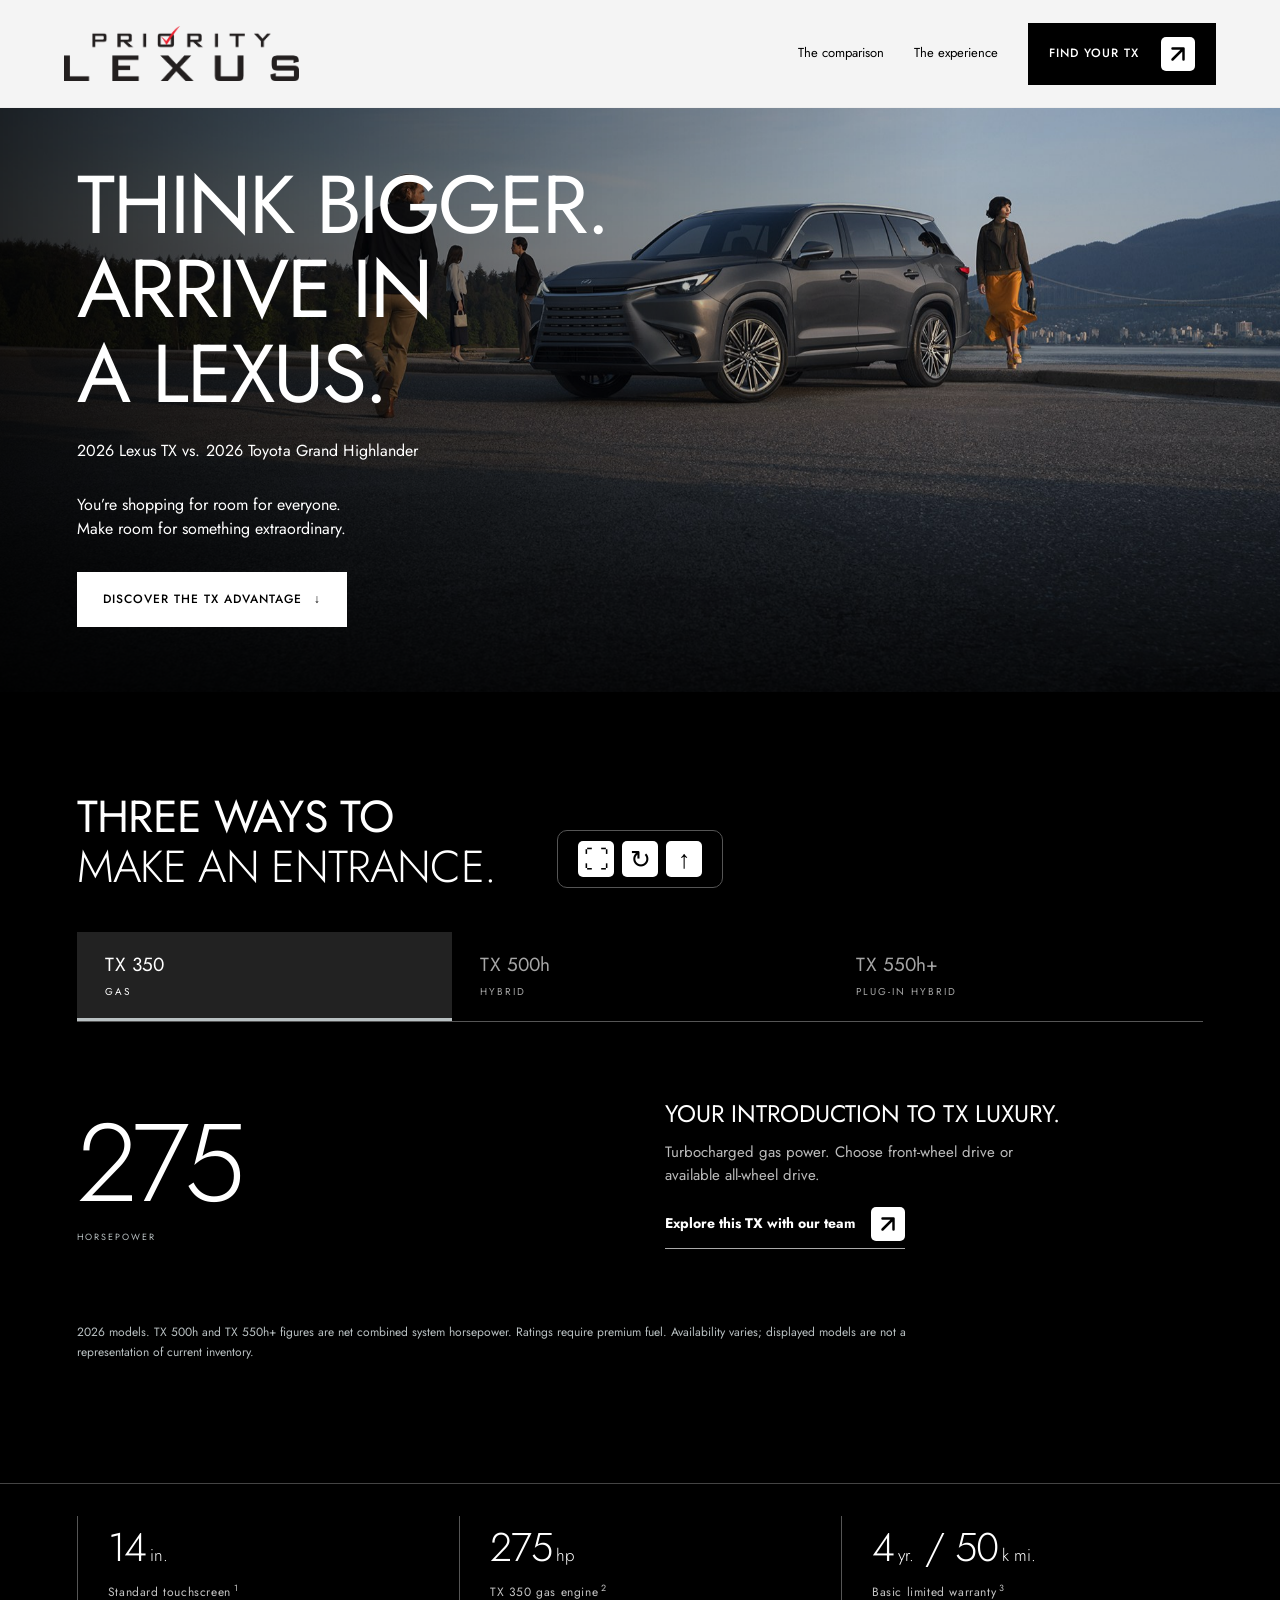
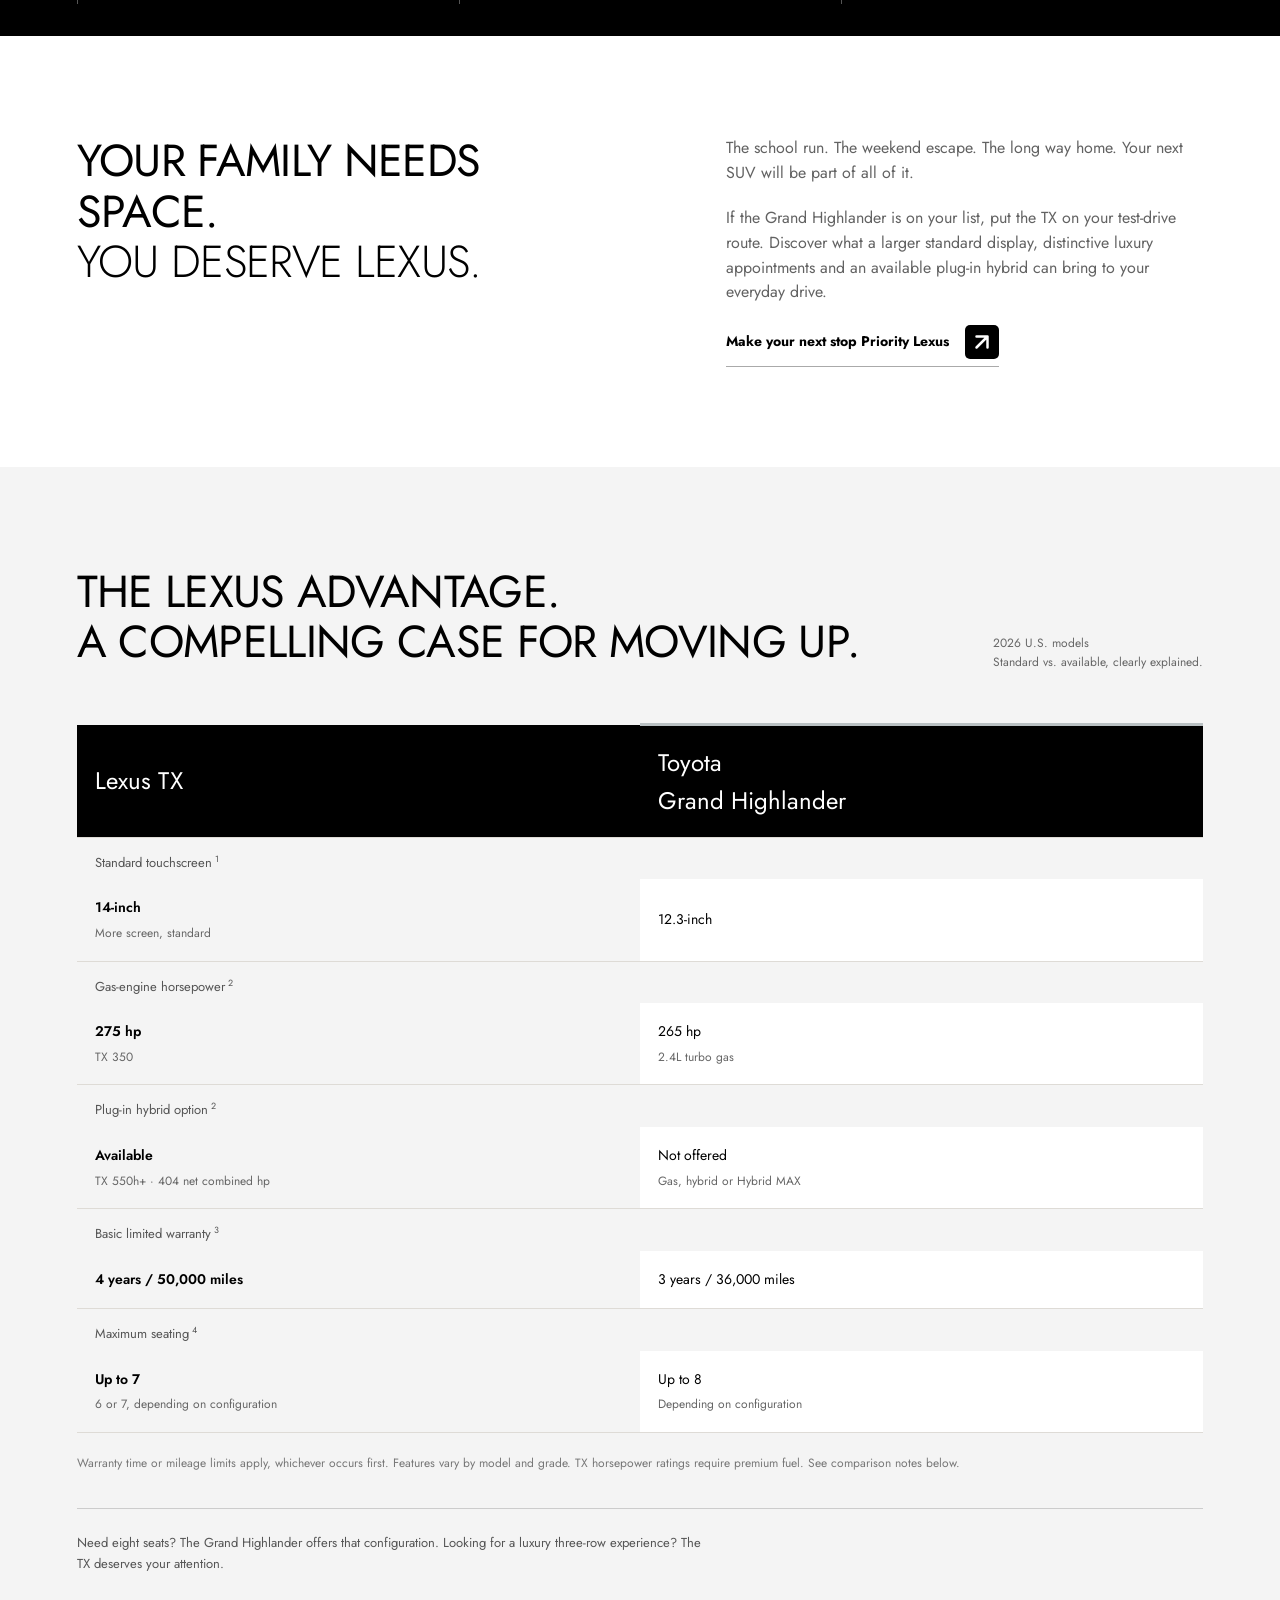
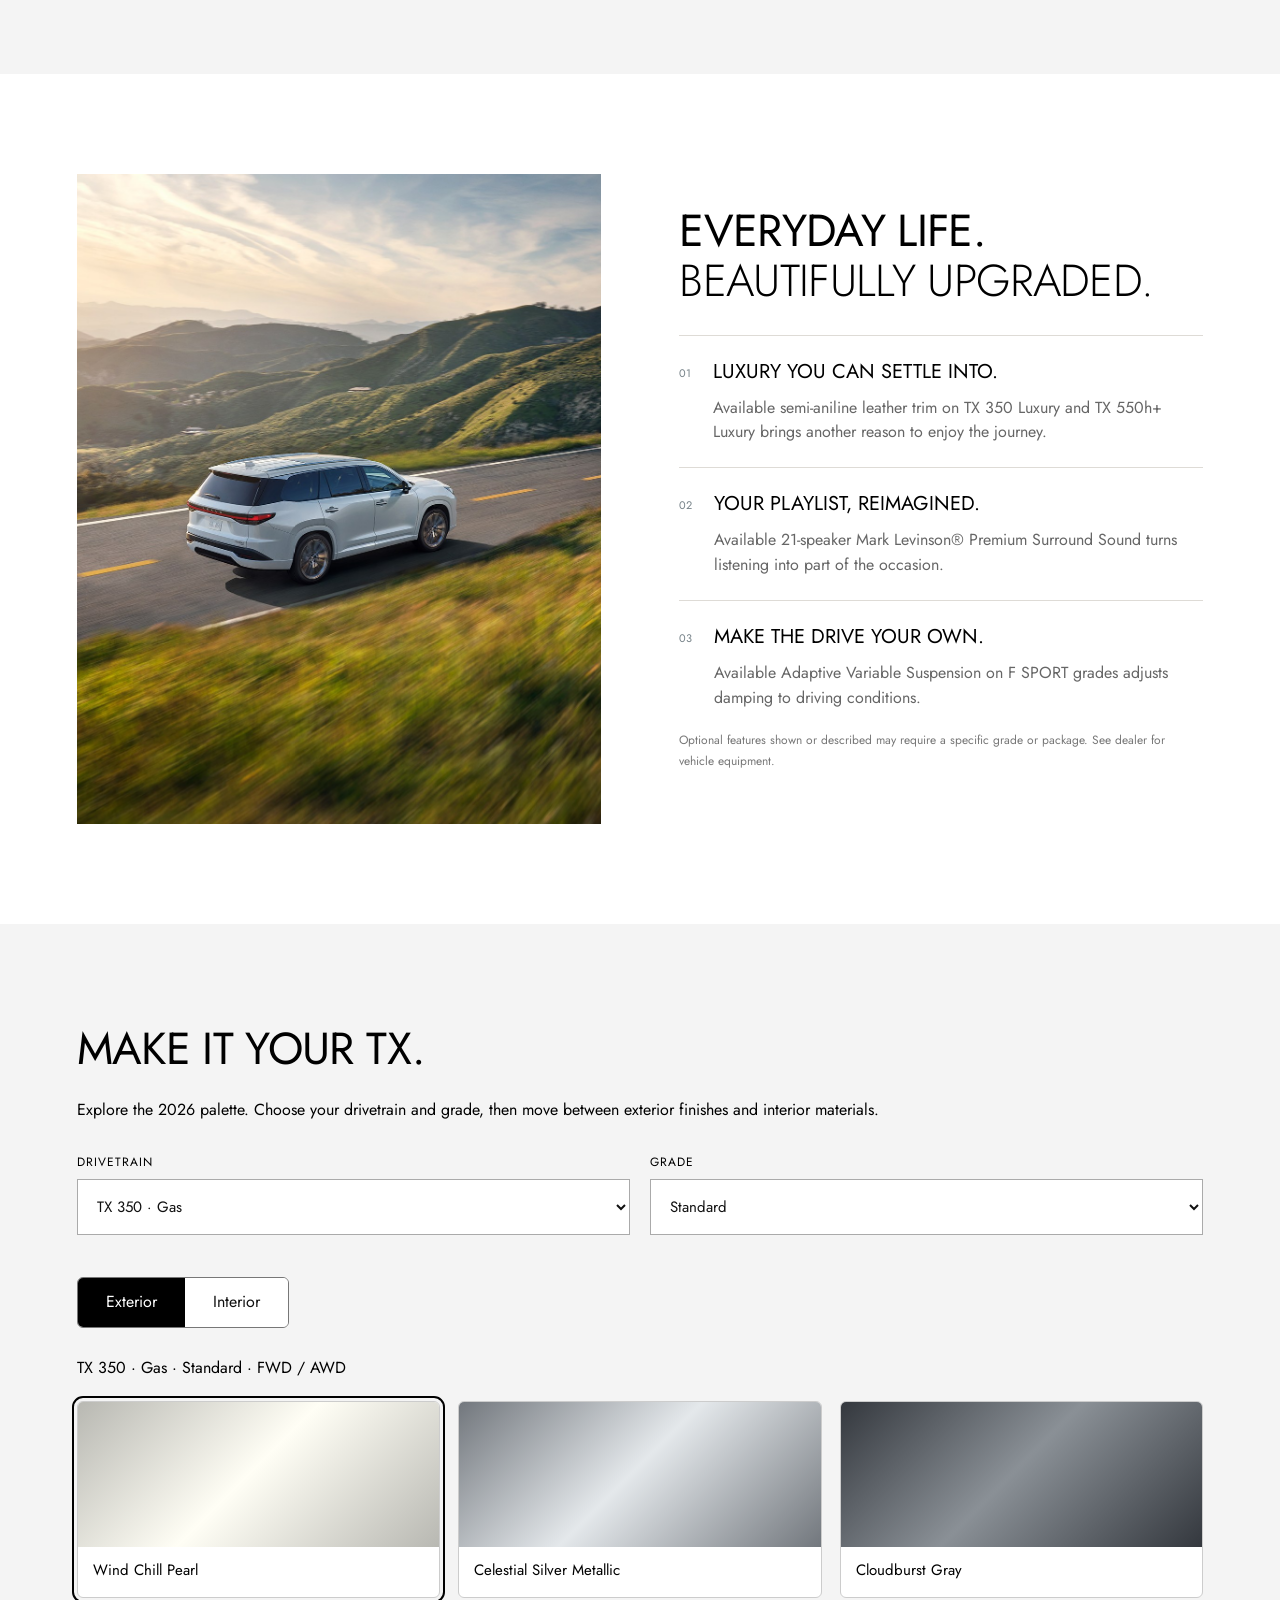
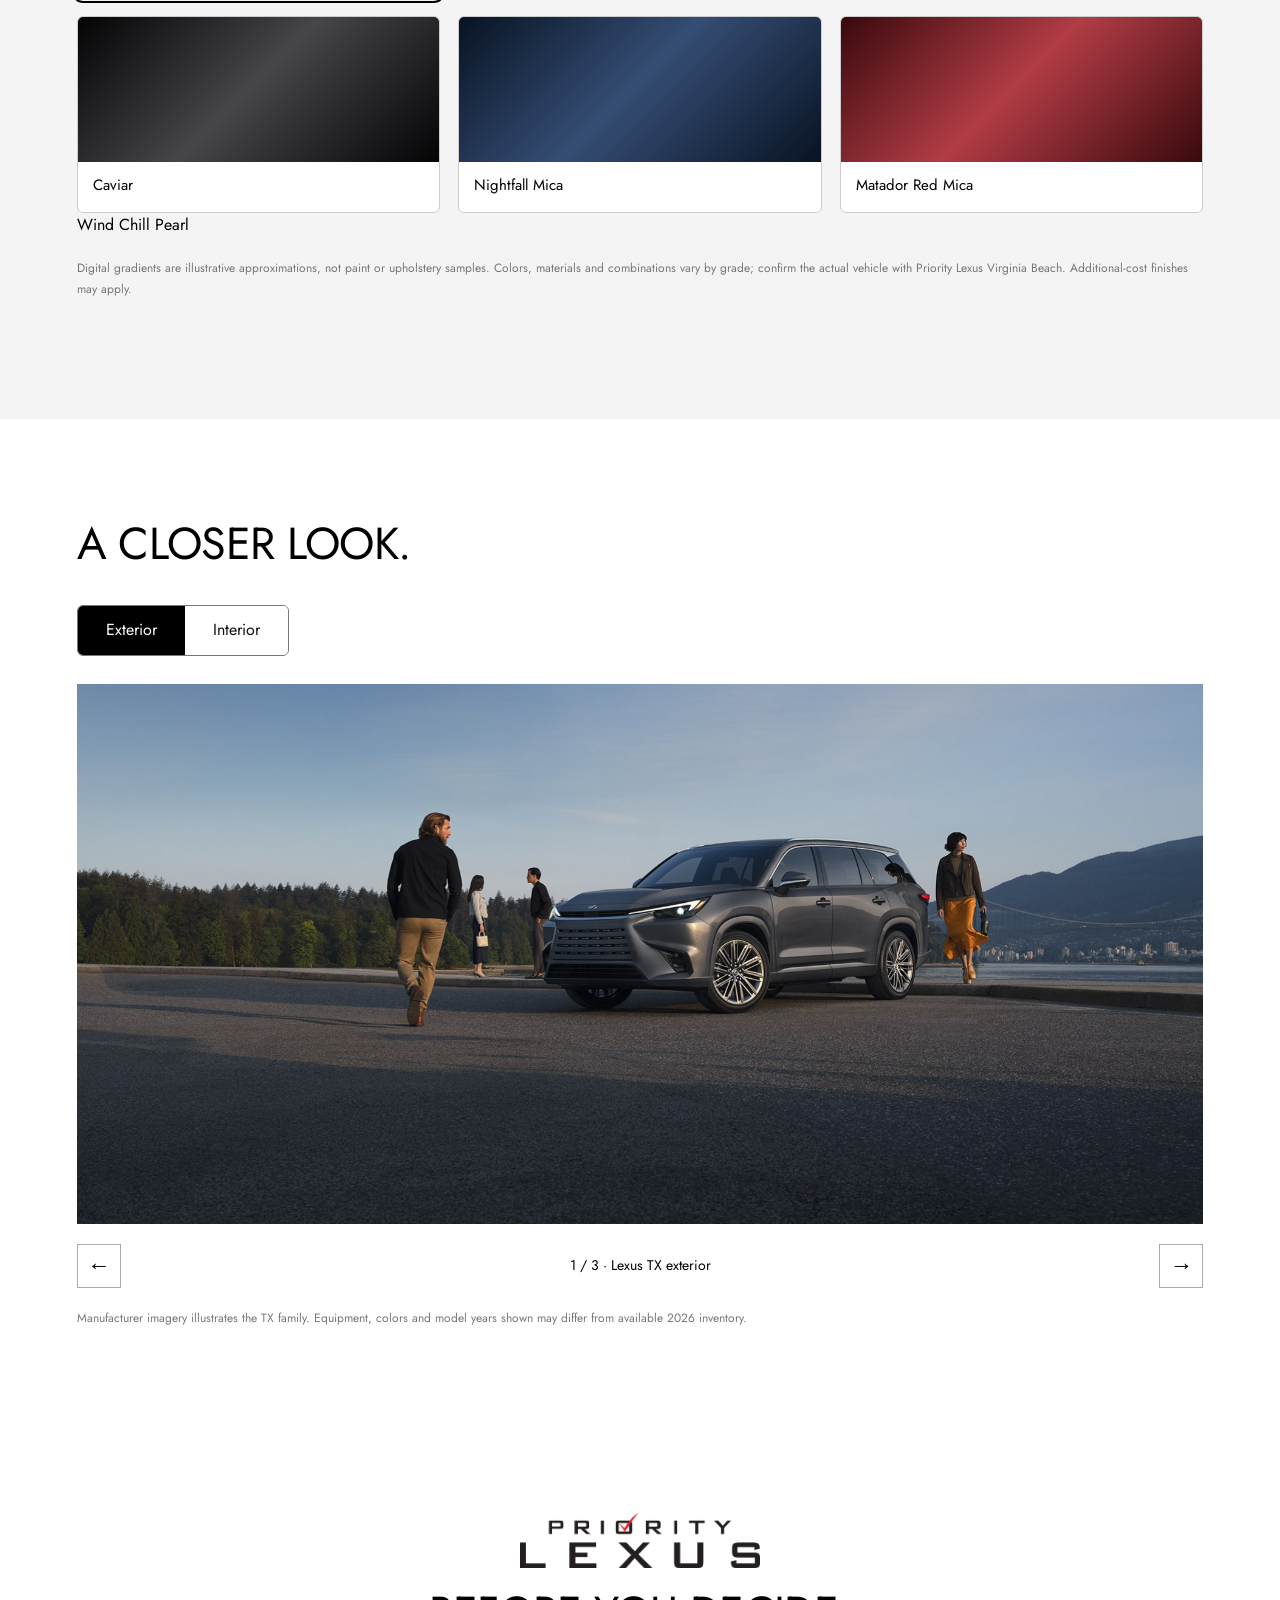
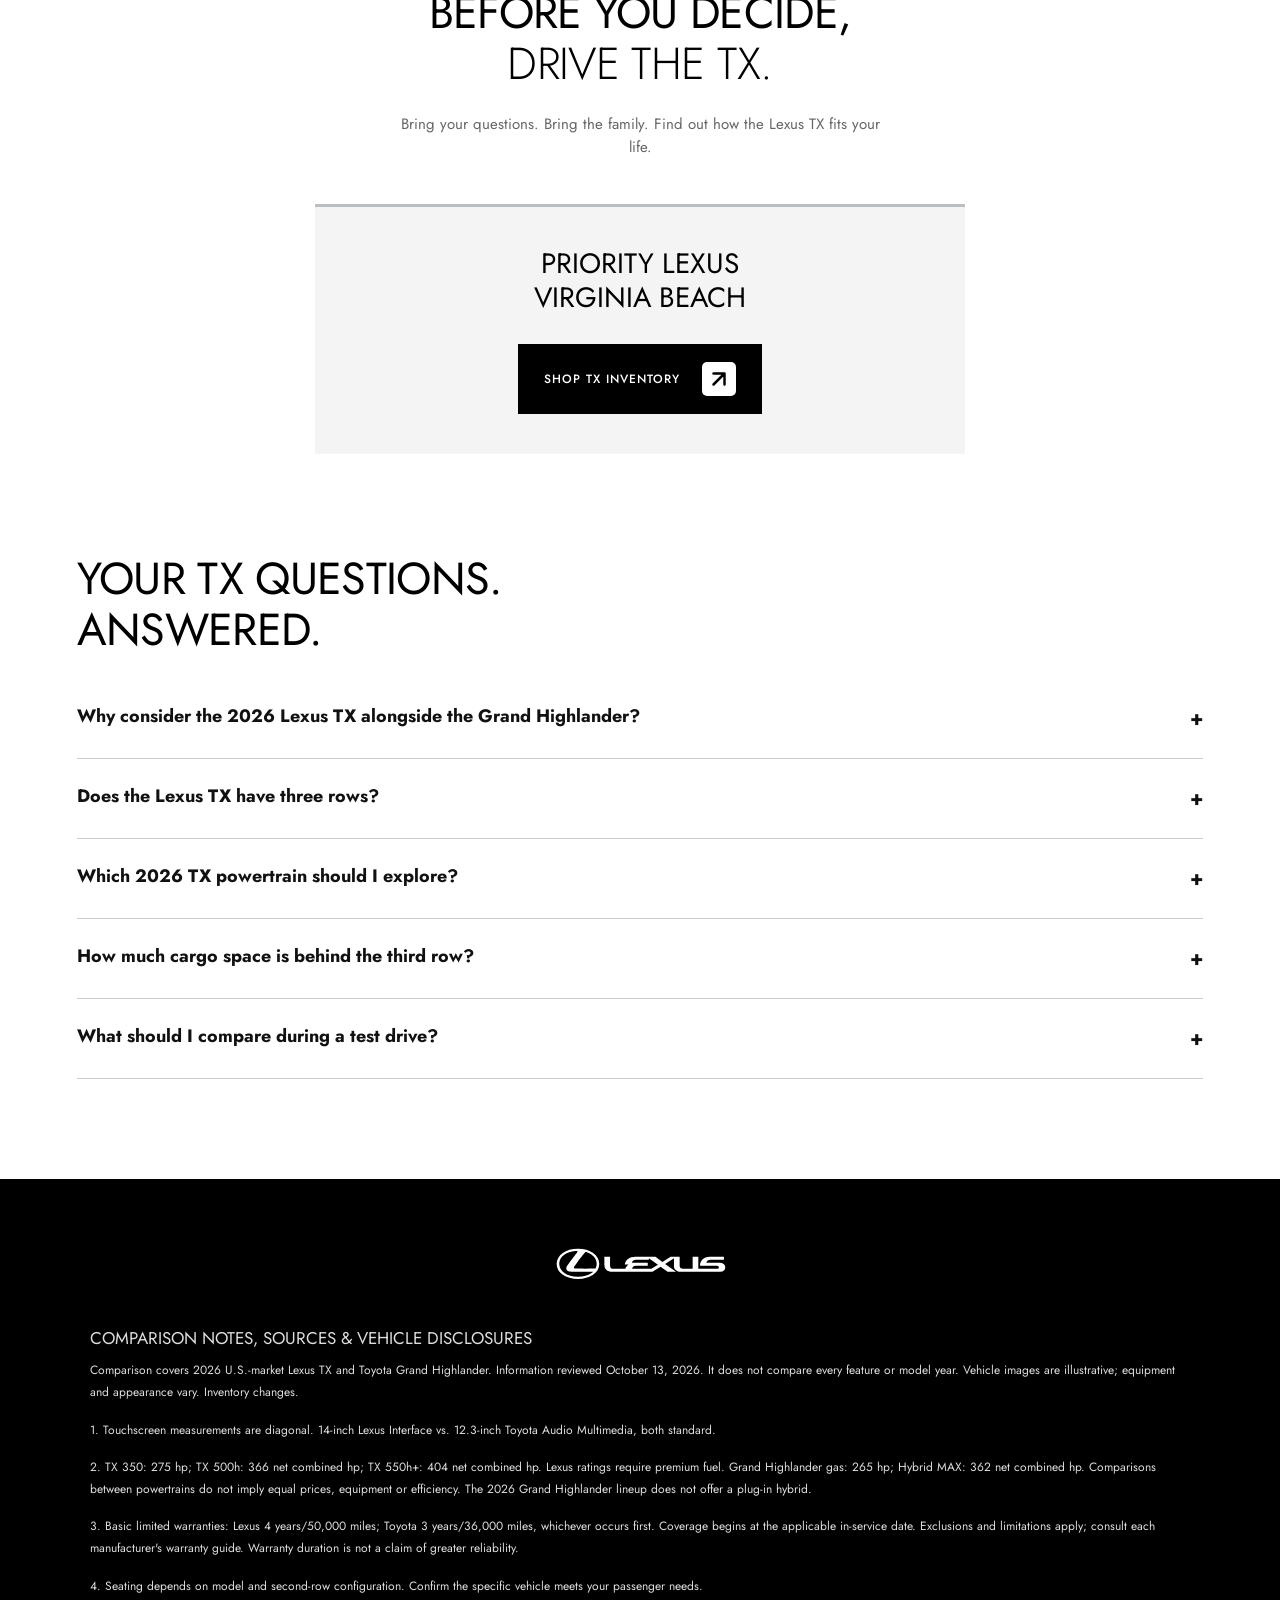
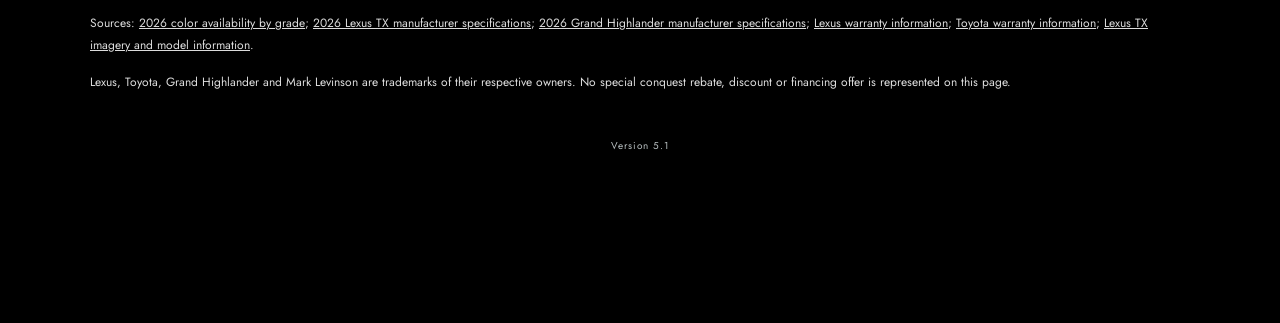
==== page-source.html @ 9839c404 "Version 5.1" ====
<!doctype html>
<html lang="en">
<head>
<meta charset="utf-8">
<meta name="viewport" content="width=device-width,initial-scale=1">
<title>Lexus TX vs. Toyota Grand Highlander | Priority Lexus</title>
<meta name="description" content="Considering a Toyota Grand Highlander? Compare the 2026 Lexus TX's screen, powertrains and warranty, then experience the TX at Priority Lexus.">

<!-- STYLES: embedded for reliable standalone viewing; editable copy in styles.css. -->
<link rel="stylesheet" href="styles.css">
</head>
<body id="top">
<!-- CINEMATIC INTRO: logo → headline → web address; then reverse reveal. -->
<div class="cinematic-intro" hidden aria-hidden="true"><div class="intro-stage"><img class="intro-logo" src="images/Priority-Lexus-TX-VS-Grand-Highlander-001.png" alt=""><div class="intro-title">LEXUS TX <span>VS.</span><br>TOYOTA GRAND HIGHLANDER</div><p class="intro-url">PRIORITYLEXUSVIRGINIABEACH.COM</p></div><button class="intro-skip" type="button">Skip intro</button></div>
<a class="skip" href="#main">Skip to content</a>
<!-- HEADER: Priority Lexus campaign navigation -->
<header>
<a class="brand master-brand" href="#" aria-label="Lexus — Priority Lexus home">
<img src="images/Priority-Lexus-TX-VS-Grand-Highlander-002.png" alt="Priority Lexus">

</a>
<nav aria-label="Main navigation">
<a href="#compare">The comparison</a>
<a href="#experience">The experience</a>
<a class="button small" href="#visit">Find your TX <span class="arrow-block" aria-hidden="true"><svg viewBox="0 0 24 24" fill="none"><path d="M6 18L18 6M6 6h12v12" stroke="currentColor" stroke-width="2.7" stroke-linecap="round" stroke-linejoin="round"/></svg></span>
</a>
</nav>
</header>
<!-- END HEADER -->

<main id="main">
<!-- HERO: The conquest proposition; imagery supplied on dealer TX model page -->
<section class="hero">
<img class="hero-photo" src="images/Priority-Lexus-TX-VS-Grand-Highlander-003.jpg" alt="Lexus TX exterior" fetchpriority="high">
<div class="hero-shade">
</div>
<div class="hero-copy">
<h1>Think bigger.<br>Arrive in<br>a Lexus.</h1>
<p class="hero-subtitle">2026 Lexus TX vs.<br class="subtitle-break"> 2026 Toyota Grand Highlander</p>
<p>You’re shopping for room for everyone.<br>Make room for something extraordinary.</p>
<a class="button" href="#compare">Discover the TX advantage <span>↓</span>
</a>
</div>

</section>
<!-- POWERTRAIN EXPLORER: accessible selectable models -->
<section id="power" class="power">
<div class="wrap">
<h2>Three ways to<br>
<em>make an entrance.</em>
</h2>
<!-- POWERTRAIN TABS: values controlled by script.js -->
<div class="power-tabs" role="tablist" aria-label="Choose TX powertrain">
<button role="tab" aria-selected="true" aria-controls="power-panel" id="tab-350" data-model="350">TX 350 <small>GAS</small>
</button>
<button role="tab" aria-selected="false" tabindex="-1" aria-controls="power-panel" id="tab-500" data-model="500">TX 500h <small>HYBRID</small>
</button>
<button role="tab" aria-selected="false" tabindex="-1" aria-controls="power-panel" id="tab-550" data-model="550">TX 550h+ <small>PLUG-IN HYBRID</small>
</button>
</div>
<div id="power-panel" role="tabpanel" aria-labelledby="tab-350" tabindex="0">
<div>
<span class="power-number" id="power-number">275</span>
<span id="power-unit">HORSEPOWER</span>
</div>
<div>
<h3 id="power-title">Your introduction to TX luxury.</h3>
<p id="power-desc">Turbocharged gas power. Choose front-wheel drive or available all-wheel drive.</p>
<a class="text-link" href="#visit">Explore this TX with our team <span class="arrow-block" aria-hidden="true"><svg viewBox="0 0 24 24" fill="none"><path d="M6 18L18 6M6 6h12v12" stroke="currentColor" stroke-width="2.7" stroke-linecap="round" stroke-linejoin="round"/></svg></span></a>
</div>
</div>
<p class="fine">2026 models. TX 500h and TX 550h+ figures are net combined system horsepower. Ratings require premium fuel. Availability varies; displayed models are not a representation of current inventory.</p>
</div>
</section>
<!-- END SECTION -->

<!-- AT A GLANCE: qualified product differences -->
<div class="facts">
<div>
<strong>14<span>in.</span>
</strong>
<p>Standard touchscreen<sup>1</sup>
</p>
</div>
<div>
<strong>275<span>hp</span>
</strong>
<p>TX 350 gas engine<sup>2</sup>
</p>
</div>
<div>
<strong>4<span>yr.</span> / 50<span>k mi.</span>
</strong>
<p>Basic limited warranty<sup>3</sup>
</p>
</div>
</div>
<!-- INTRO: emotional reason to upgrade -->
<section class="intro wrap reveal">
<div class="split">
<h2>Your family needs space.<br>
<em>You deserve Lexus.</em>
</h2>
<div>
<p>The school run. The weekend escape. The long way home. Your next SUV will be part of all of it.</p>
<p>If the Grand Highlander is on your list, put the TX on your test-drive route. Discover what a larger standard display, distinctive luxury appointments and an available plug-in hybrid can bring to your everyday drive.</p>
<a class="text-link" href="#visit">Make your next stop Priority Lexus <span class="arrow-block" aria-hidden="true"><svg viewBox="0 0 24 24" fill="none"><path d="M6 18L18 6M6 6h12v12" stroke="currentColor" stroke-width="2.7" stroke-linecap="round" stroke-linejoin="round"/></svg></span></a>
</div>
</div>
</section>
<!-- END SECTION -->

<!-- COMPARISON: 2026 US models; no unqualified across-the-board superiority claim -->
<section id="compare" class="comparison">
<div class="wrap">
<div class="section-top">
<div>
<h2>The Lexus advantage.<br>A compelling case for moving up.</h2>
</div>
<p class="side-note">2026 U.S. models<br>Standard vs. available, clearly explained.</p>
</div>
<div class="table-scroll" role="region" aria-label="Vehicle comparison" tabindex="0">
<table>
<!-- COMPARISON TABLE: column headings -->
<thead>
<tr>

<th scope="col">
Lexus TX</th>
<th scope="col">Toyota<br>Grand Highlander</th>
</tr>
</thead>
<!-- COMPARISON TABLE: feature rows -->
<tbody>
<tr class="feature-label"><th colspan="2">Standard touchscreen<sup>1</sup>
</th></tr><tr>
<td>
<b>14-inch</b>
<small>More screen, standard</small>
</td>
<td>12.3-inch</td>
</tr>
<tr class="feature-label"><th colspan="2">Gas-engine horsepower<sup>2</sup>
</th></tr><tr>
<td>
<b>275 hp</b>
<small>TX 350</small>
</td>
<td>265 hp<small>2.4L turbo gas</small>
</td>
</tr>
<tr class="feature-label"><th colspan="2">Plug-in hybrid option<sup>2</sup>
</th></tr><tr>
<td>
<b>Available</b>
<small>TX 550h+ · 404 net combined hp</small>
</td>
<td>Not offered<small>Gas, hybrid or Hybrid MAX</small>
</td>
</tr>
<tr class="feature-label"><th colspan="2">Basic limited warranty<sup>3</sup>
</th></tr><tr>
<td>
<b>4 years / 50,000 miles</b>
</td>
<td>3 years / 36,000 miles</td>
</tr>
<tr class="feature-label"><th colspan="2">Maximum seating<sup>4</sup>
</th></tr><tr>
<td>
<b>Up to 7</b>
<small>6 or 7, depending on configuration</small>
</td>
<td>Up to 8<small>Depending on configuration</small>
</td>
</tr>
</tbody>
</table>
</div>
<p class="fine">Warranty time or mileage limits apply, whichever occurs first. Features vary by model and grade. TX horsepower ratings require premium fuel. See comparison notes below.</p>
<div class="honest">

<p>Need eight seats? The Grand Highlander offers that configuration. Looking for a luxury three-row experience? The TX deserves your attention.</p>
</div>
</div>
</section>
<!-- END SECTION -->

<!-- EXPERIENCE: sensory details with equipment qualifications -->
<section id="experience" class="experience wrap">
<div class="experience-photo reveal">
<img src="images/Priority-Lexus-TX-VS-Grand-Highlander-004.jpg" alt="Lexus TX driving on a winding mountain road" loading="lazy">

</div>
<div class="experience-copy reveal">
<h2>Everyday life.<br>
<em>Beautifully upgraded.</em>
</h2>
<div class="feature">
<span>01</span>
<div>
<h3>Luxury you can settle into.</h3>
<p>Available semi-aniline leather trim on TX 350 Luxury and TX 550h+ Luxury brings another reason to enjoy the journey.</p>
</div>
</div>
<div class="feature">
<span>02</span>
<div>
<h3>Your playlist, reimagined.</h3>
<p>Available 21-speaker Mark Levinson® Premium Surround Sound turns listening into part of the occasion.</p>
</div>
</div>
<div class="feature">
<span>03</span>
<div>
<h3>Make the drive your own.</h3>
<p>Available Adaptive Variable Suspension on F SPORT grades adjusts damping to driving conditions.</p>
</div>
</div>
<p class="fine">Optional features shown or described may require a specific grade or package. See dealer for vehicle equipment.</p>
</div>
</section>
<!-- END SECTION -->


<!-- END SECTION -->

<!-- COLOR EXPLORER: model-year-specific grade palettes; approximate screen swatches. -->
<section id="colors" class="wrap colors"><h2>Make it your TX.</h2><p>Explore the 2026 palette. Choose your drivetrain and grade, then move between exterior finishes and interior materials.</p><div class="color-controls"><label>Drivetrain<select id="color-drive"><option value="350">TX 350 · Gas</option><option value="500">TX 500h · Hybrid</option><option value="550">TX 550h+ · Plug-in hybrid</option></select></label><label>Grade<select id="color-grade"></select></label></div><div class="segmented" aria-label="Color category"><button type="button" data-palette="exterior" aria-pressed="true">Exterior</button><button type="button" data-palette="interior" aria-pressed="false">Interior</button></div><p id="palette-context"></p><div id="swatches" class="swatches"></div><p id="color-selection" aria-live="polite"></p><p class="fine">Digital gradients are illustrative approximations, not paint or upholstery samples. Colors, materials and combinations vary by grade; confirm the actual vehicle with Priority Lexus Virginia Beach. Additional-cost finishes may apply.</p></section>
<!-- PHOTO GALLERY: separate exterior and interior collections. -->
<section id="gallery" class="gallery wrap"><h2>A closer look.</h2><div class="segmented"><button type="button" data-gallery="exterior" aria-pressed="true">Exterior</button><button type="button" data-gallery="interior" aria-pressed="false">Interior</button></div><div hidden><img data-gallery-source="exterior" src="images/Priority-Lexus-TX-VS-Grand-Highlander-003.jpg" alt="Lexus TX exterior"><img data-gallery-source="exterior" src="images/Priority-Lexus-TX-VS-Grand-Highlander-004.jpg" alt="Lexus TX on a mountain road"><img data-gallery-source="exterior" src="images/Priority-Lexus-TX-VS-Grand-Highlander-005.jpg" alt="Lexus TX F SPORT in motion"><img data-gallery-source="interior" src="images/Priority-Lexus-TX-VS-Grand-Highlander-006.jpg" alt="Lexus TX third-row seating"><img data-gallery-source="interior" src="images/Priority-Lexus-TX-VS-Grand-Highlander-007.jpg" alt="Lexus TX F SPORT cabin"></div><div class="gallery-frame"><img id="gallery-image" alt="Lexus TX exterior"></div><div class="gallery-nav"><button id="gallery-prev" type="button" aria-label="Previous photo">←</button><p id="gallery-caption" aria-live="polite"></p><button id="gallery-next" type="button" aria-label="Next photo">→</button></div><p class="fine">Manufacturer imagery illustrates the TX family. Equipment, colors and model years shown may differ from available 2026 inventory.</p></section>

<!-- DEALERSHIP CONVERSION: genuine external destinations; no simulated lead collection -->
<section id="visit" class="visit wrap reveal">
<img class="dealer-wordmark" src="images/Priority-Lexus-TX-VS-Grand-Highlander-002.png" alt="Priority Lexus" loading="lazy">
<h2>Before you decide,<br>
<em>drive the TX.</em>
</h2>
<p>Bring your questions. Bring the family. Find out how the Lexus TX fits your life.</p>
<!-- DEALERSHIP CARDS: inventory and contact links -->
<div class="locations">
<article>
<h3>Priority Lexus<br>Virginia Beach</h3>
<a class="button" href="https://www.prioritylexusvirginiabeach.com/">Shop TX inventory <span class="arrow-block" aria-hidden="true"><svg viewBox="0 0 24 24" fill="none"><path d="M6 18L18 6M6 6h12v12" stroke="currentColor" stroke-width="2.7" stroke-linecap="round" stroke-linejoin="round"/></svg></span></a>

</article>

</div>
</section>
<!-- END SECTION -->

<!-- SOURCE NOTES: reviewed model-year scope and manufacturer evidence -->
<!-- FAQ: each question opens independently using native details/summary. -->
<section class="faq wrap" id="faq"><h2>Your TX questions.<br>Answered.</h2><details><summary>Why consider the 2026 Lexus TX alongside the Grand Highlander?<span aria-hidden="true">+</span></summary><div><p>The TX combines three-row versatility with a standard 14-inch touchscreen, available luxury appointments and three powertrain choices. Use the comparison above to weigh the features you value, then test-drive the configuration you are considering.</p></div></details><details><summary>Does the Lexus TX have three rows?<span aria-hidden="true">+</span></summary><div><p>Yes. The 2026 TX has three rows and seats six or seven, depending on its grade and second-row configuration. If eight seats are essential, the Grand Highlander offers an eight-passenger configuration.</p></div></details><details><summary>Which 2026 TX powertrain should I explore?<span aria-hidden="true">+</span></summary><div><p>The TX 350 uses a turbocharged gas engine; the TX 500h is a hybrid; and the TX 550h+ is a plug-in hybrid. Your driving habits, charging access and preferred equipment can help guide the choice. Ask the dealership about availability.</p></div></details><details><summary>How much cargo space is behind the third row?<span aria-hidden="true">+</span></summary><div><p>Lexus lists 20.2 cubic feet behind the third row for the 2026 TX. Bring your stroller, sports bags or everyday gear to your visit to see how the space works for your family.</p></div></details><details><summary>What should I compare during a test drive?<span aria-hidden="true">+</span></summary><div><p>Try third-row access, passenger comfort, your usual cargo and the touchscreen controls. Compare specific grades and options, and ask for pricing and equipment details for the actual vehicles you are considering.</p></div></details></section><!-- END FAQ -->
<!-- END SECTION -->

</main>
<!-- FOOTER: master brand, disclosures, release version. -->
<footer class="site-footer"><img class="footer-master" src="images/Priority-Lexus-TX-VS-Grand-Highlander-008.svg" alt="Lexus"><div class="notes">
<section class="disclosures">
<h3>Comparison notes, sources &amp; vehicle disclosures 
</h3>
<div>
<p>Comparison covers 2026 U.S.-market Lexus TX and Toyota Grand Highlander. Information reviewed October 13, 2026. It does not compare every feature or model year. Vehicle images are illustrative; equipment and appearance vary. Inventory changes.</p>
<p>1. Touchscreen measurements are diagonal. 14-inch Lexus Interface vs. 12.3-inch Toyota Audio Multimedia, both standard.</p>
<p>2. TX 350: 275 hp; TX 500h: 366 net combined hp; TX 550h+: 404 net combined hp. Lexus ratings require premium fuel. Grand Highlander gas: 265 hp; Hybrid MAX: 362 net combined hp. Comparisons between powertrains do not imply equal prices, equipment or efficiency. The 2026 Grand Highlander lineup does not offer a plug-in hybrid.</p>
<p>3. Basic limited warranties: Lexus 4 years/50,000 miles; Toyota 3 years/36,000 miles, whichever occurs first. Coverage begins at the applicable in-service date. Exclusions and limitations apply; consult each manufacturer's warranty guide. Warranty duration is not a claim of greater reliability.</p>
<p>4. Seating depends on model and second-row configuration. Confirm the specific vehicle meets your passenger needs.</p>
<p>Sources: <a href="https://www.lexusofclearwater.com/model-showroom/2026-lexus-tx-colors/">2026 color availability by grade</a>; <a href="https://pressroom.lexus.com/style-utility-and-comfort-the-2026-lexus-tx/">2026 Lexus TX manufacturer specifications</a>; <a href="https://pressroom.toyota.com/comfort-and-style-mile-after-mile-in-the-2026-toyota-grand-highlander/">2026 Grand Highlander manufacturer specifications</a>; <a href="https://www.lexus.com/LexusCare">Lexus warranty information</a>; <a href="https://support.toyota.com/s/article/What-warranty-coverag-7683?language=en_US">Toyota warranty information</a>; <a href="https://www.prioritylexusvirginiabeach.com/Models-TX/">Lexus TX imagery and model information</a>.</p>
<p>Lexus, Toyota, Grand Highlander and Mark Levinson are trademarks of their respective owners. No special conquest rebate, discount or financing offer is represented on this page.</p>
</div>
</section>
</div><div class="page-version">Version 5.1</div></footer>
<!-- FLOATING TOOLBAR: back to top, fullscreen toggle and refresh. -->
<aside class="page-tools" aria-label="Page controls"><div><button id="fullscreen-toggle" type="button" aria-label="Enter full screen" aria-pressed="false" title="Enter full screen">⛶</button><button id="refresh-page" type="button" aria-label="Refresh page" title="Refresh page">↻</button><a class="tool-top" href="#top" aria-label="Back to top" title="Back to top">↑</a></div><span id="tool-status" role="status"></span></aside>
<!-- SCRIPTS: embedded; editable copy in script.js. -->
<script src="script.js"></script>
</body>
</html>
---- styles.css ----
@font-face{font-family:Jost;src:url("fonts/jost-variable.woff") format("woff");font-style:normal;font-weight:100 900;font-display:swap}
:root{--red:#000000;--black:#000000;--cream:#f4f4f4;--gray:#666;--line:#dedbd6}*{box-sizing:border-box}html{scroll-behavior:smooth;scroll-padding-top:100px}body{margin:0;color:var(--black);font-family:Jost,Arial,sans-serif;line-height:1.55;background:#fff}a{color:inherit}button,a{-webkit-tap-highlight-color:transparent}button{font:inherit}a:focus-visible,button:focus-visible,summary:focus-visible,[tabindex]:focus-visible{outline:3px solid #768288;outline-offset:5px}.skip{position:absolute;left:15px;top:-70px;z-index:100;background:white;padding:10px}.skip:focus{top:10px}header{height:96px;display:flex;align-items:center;justify-content:space-between;padding:0 5%;background:#fff;position:sticky;top:0;z-index:10;border-bottom:1px solid #eee}.brand{font-size:24px;letter-spacing:1px;font-weight:800;text-decoration:none;line-height:1.2}.brand span{font-weight:400;border-left:1px solid #bbb;margin-left:8px;padding-left:12px;letter-spacing:3px}.brand small{display:block;font-size:8px;letter-spacing:2.9px;font-weight:400;margin-top:8px}nav{display:flex;align-items:center;gap:30px}nav>a{font-size:12px;text-decoration:none}.button{background:var(--red);color:white;padding:17px 25px;display:inline-flex;justify-content:space-between;align-items:center;gap:25px;text-decoration:none;font-size:12px;font-weight:700;letter-spacing:.35px;border:1px solid var(--red);transition:background .2s,transform .2s}.button:hover{background:#344347;transform:translateY(-2px)}.button.small{padding:13px 20px}.hero{min-height:730px;height:calc(100svh - 96px);max-height:950px;position:relative;background:#303a40;color:white;overflow:hidden}.hero-photo{position:absolute;width:100%;height:100%;object-fit:cover;object-position:66% center}.hero-shade{position:absolute;inset:0;background:linear-gradient(90deg,rgba(0,0,0,.8),rgba(0,0,0,.4) 40%,rgba(0,0,0,.06) 75%),linear-gradient(0deg,rgba(0,0,0,.65),transparent 35%)}.hero-copy{position:relative;padding:75px 6%;max-width:780px;animation:enter 1s both}.eyebrow{font-size:10px;letter-spacing:2.3px;font-weight:700;line-height:1.6;margin:0 0 22px}.red{color:var(--red)}h1{font-size:clamp(60px,6.9vw,106px);line-height:1.01;letter-spacing:-4px;font-weight:400;margin:0 0 25px}h1 em,h2 em{font-family:inherit;font-weight:400}h1 em{color:#ffffff}.hero-copy>p:not(.eyebrow){font-size:16px;margin-bottom:30px}.hero-bottom{position:absolute;bottom:27px;left:6%;right:6%;display:flex;justify-content:space-between;font-size:9px;letter-spacing:2px}.facts{display:grid;grid-template-columns:repeat(3,1fr);background:var(--black);color:white;padding:32px 6%;gap:20px}.facts>div{padding-left:30px;border-left:1px solid #555}.facts strong{font-size:40px;letter-spacing:-1px;font-weight:400}.facts strong span{font-size:17px;margin-left:4px;letter-spacing:0}.facts p{font-size:11px;letter-spacing:.6px;color:#c4c4c4;margin:3px 0}.wrap{max-width:1320px;padding:100px 6%;margin:auto}h2{font-size:clamp(36px,4vw,58px);line-height:1.12;letter-spacing:-1.7px;font-weight:400;margin:0 0 24px}h3{font-weight:400;margin:0 0 12px;font-size:24px;line-height:1.2}p{margin:0 0 20px}sup{font-size:9px;margin-left:3px}.split{display:grid;grid-template-columns:1.15fr 1fr;gap:9%}.split p{font-size:15px;color:#626262}.text-link{font-size:12px;font-weight:700;text-decoration:none;border-bottom:1px solid #aaa;padding-bottom:7px;display:inline-block}.text-link:hover{color:var(--red)}.comparison{background:var(--cream)}.section-top{display:flex;align-items:end;justify-content:space-between;margin-bottom:35px}.side-note{font-size:11px;color:#666}.table-scroll{overflow:auto}table{width:100%;border-collapse:collapse;min-width:570px;text-align:left;font-size:14px}th,td{padding:25px 25px;border-bottom:1px solid var(--line);width:33.33%;vertical-align:middle}thead th{font-size:25px;font-weight:400}thead th:first-child{font-size:12px;letter-spacing:1px}thead th:nth-child(2){background:var(--black);color:white;border-top:3px solid var(--red)}thead .eyebrow{display:block;font-size:8px;color:#B9C0C2;margin-bottom:7px}tbody th{font-size:13px;font-weight:400}tbody td:nth-child(2){background:#fff}td b{font-weight:600}td small{display:block;font-size:10px;color:#666;margin-top:5px}.fine{font-size:10px;line-height:1.7;color:#777;margin-top:20px}.honest{display:flex;gap:30px;border-top:1px solid #ccc;margin-top:35px;padding-top:24px;align-items:start}.honest>span{font-size:9px;letter-spacing:1.3px;white-space:nowrap;margin-top:4px}.honest p{font-size:13px;color:#555;max-width:640px;margin:0}.experience{display:grid;grid-template-columns:1fr 1fr;gap:7%;align-items:center}.experience-photo{position:relative;height:650px;background:#ddd}.experience-photo img{width:100%;height:100%;object-fit:cover}.experience-photo>span{position:absolute;bottom:0;left:0;right:0;background:linear-gradient(transparent,#000a);padding:60px 25px 25px;color:white;font-size:9px;letter-spacing:2px}.feature{display:flex;gap:22px;border-top:1px solid var(--line);padding:24px 0 0;margin-top:22px}.feature>span{font-size:11px;color:var(--red);padding-top:5px}.feature h3{font-size:20px}.feature p{font-size:13px;color:#666;margin:0}.power{background:var(--black);color:white}.power h2{max-width:600px}.power .eyebrow{color:#B9C0C2}.power-tabs{display:flex;border-bottom:1px solid #555;margin-top:40px}.power-tabs button{background:none;border:0;border-bottom:3px solid transparent;color:#a6a6a6;padding:18px 28px;cursor:pointer;font-size:19px;text-align:left;flex:1}.power-tabs button small{display:block;font-size:8px;letter-spacing:2px;margin-top:5px}.power-tabs button[aria-selected=true]{color:white;border-bottom-color:var(--red);background:#222}.power-tabs button:hover{background:#282828}#power-panel{display:grid;grid-template-columns:1fr 1fr;gap:50px;align-items:center;min-height:280px;padding-top:25px}.power-number{display:block;font-size:110px;letter-spacing:-5px;line-height:1.1;font-weight:400}#power-unit{font-size:9px;letter-spacing:2px;color:#B9C0C2}#power-desc{font-size:15px;color:#bbb;max-width:380px}.power .text-link{color:white}.power .fine{color:#aaa;max-width:900px}.visit{text-align:center}.visit>p:not(.eyebrow){color:#666;max-width:490px;margin:0 auto 45px;font-size:15px}.locations{display:grid;grid-template-columns:1fr 1fr;gap:30px;text-align:left}.locations article{padding:40px;background:var(--cream);border-top:3px solid var(--red)}.locations h3{font-size:31px;margin:18px 0 30px}.locations .text-link{display:table;margin-top:22px;font-size:11px}.locations .eyebrow{font-size:9px;color:#777}.notes{padding-top:0;padding-bottom:55px}details{border-top:1px solid var(--line);border-bottom:1px solid var(--line);font-size:11px;color:#666}summary{padding:23px 0;cursor:pointer;list-style:none;font-weight:bold;display:flex;justify-content:space-between}summary span{font-size:20px}details>div{padding:10px 0 20px;max-width:1050px;font-size:10px;line-height:1.8}details a{text-underline-offset:3px}footer{background:#171818;color:#ddd;padding:45px 6%;display:flex;align-items:center;justify-content:space-between}footer .brand{font-size:19px}footer p{font-size:8px;letter-spacing:2px;margin:0}footer>a:last-child{font-size:10px}.mobile-cta{display:none}.reveal{transition:opacity .75s,transform .75s}.js-motion .reveal:not(.visible){opacity:0;transform:translateY(20px)}@keyframes enter{from{opacity:0;transform:translateY(18px)}to{opacity:1;transform:none}}@media(min-width:1500px){.hero-copy{padding-top:110px}}@media(max-width:800px){header{height:80px}.brand{font-size:18px}.brand small{font-size:6px;letter-spacing:1.8px}nav>a:not(.button){display:none}nav .button.small{font-size:10px;padding:11px 13px}.hero{height:760px;min-height:0;max-height:1000px}.hero-copy{padding-top:55px;max-width:600px}.hero-photo{object-position:62% center}.hero-shade{background:linear-gradient(90deg,#000b,#0002),linear-gradient(0deg,#0009,transparent)}h1{font-size:72px;letter-spacing:-3px}.hero .eyebrow{max-width:240px;font-size:8px}.hero-bottom span:last-child{display:none}.facts{padding:25px 5%;gap:10px}.facts>div{padding-left:12px}.facts strong{font-size:28px}.facts strong span{font-size:10px}.facts p{font-size:9px}.wrap{padding:65px 6%}.split,.experience{grid-template-columns:1fr;gap:25px}.section-top{display:block}.side-note{margin-top:20px}.experience-photo{height:400px}.experience-copy{margin-top:15px}.honest{display:block}.honest>span{display:block;margin-bottom:12px}#power-panel{gap:25px}.power-number{font-size:84px}.power-tabs button{padding:15px 10px;font-size:16px}.power-tabs button small{font-size:7px;letter-spacing:1px}.locations{gap:15px}.locations article{padding:25px 20px}.locations h3{font-size:25px}.locations .button{font-size:10px;padding:15px;gap:10px}.notes{padding-top:0}footer{padding-bottom:90px;gap:25px;flex-wrap:wrap}.mobile-cta{display:flex;position:fixed;bottom:0;left:0;right:0;z-index:11;justify-content:center;padding-bottom:calc(15px + env(safe-area-inset-bottom));border:0}body{padding-bottom:20px}}@media(max-width:480px){h1{font-size:62px}.hero{height:690px}.hero-copy>p:not(.eyebrow){font-size:14px}.hero-photo{object-position:60% center}.facts strong{font-size:23px}.facts strong span{font-size:8px}.facts p{font-size:8px}.locations{grid-template-columns:1fr}.locations article{padding:30px}#power-panel{grid-template-columns:1fr;gap:20px;padding:30px 0}.power-number{font-size:85px}.experience-photo{height:350px}th,td{padding:20px 16px}.hero-bottom{font-size:7px}.hero-copy .button{font-size:11px}footer p{display:none}}@media(prefers-reduced-motion:reduce){html{scroll-behavior:auto}*,*:before,*:after{animation:none!important;transition:none!important}.js-motion .reveal:not(.visible){opacity:1;transform:none}}
/* Keep the vehicle visible beneath the message on narrow screens. */
@media(max-width:600px){.hero{height:890px;background:#17232e}.hero-photo{height:430px;bottom:0;object-position:62% 50%}.hero-shade{background:linear-gradient(180deg,#17232e 40%,transparent 69%,#0009)}.hero-copy{padding-top:45px}.hero-copy h1{font-size:64px}.hero-copy .eyebrow{max-width:300px}.hero-bottom{bottom:22px}.hero-copy>p:not(.eyebrow){margin-bottom:22px}}

/* Lexus visual refinement; Jost is the client's selected Nobel substitute. */
header{background:#f4f4f4;height:108px}.master-brand{display:flex;flex-direction:column;align-items:flex-start;gap:0}.master-brand img{width:185px;height:66px;display:block}.master-brand small{font-family:Jost,Arial,sans-serif;font-size:8px;letter-spacing:1px;margin:0 0 8px 13px;font-weight:400}
h1,h2,h3{text-transform:uppercase;font-weight:400;font-style:normal}h1{font-size:clamp(56px,6.4vw,92px);letter-spacing:-.025em;line-height:1.03}h2{font-size:clamp(32px,3.5vw,49px);letter-spacing:-.015em}h1 em,h2 em{font-style:normal;font-weight:300}.hero{height:calc(100svh - 108px)}.hero .button{background:white;border-color:white;color:black}.hero .button:hover{background:#B9C0C2;border-color:#B9C0C2}.hero-copy{max-width:800px}.button{font-weight:500;text-transform:uppercase;letter-spacing:1px}.eyebrow{font-weight:500}.facts{border-top:1px solid #444}.facts strong{font-weight:300}.red{color:#344347}.comparison thead th:nth-child(2){border-top-color:#B9C0C2}.power-tabs button[aria-selected=true]{border-bottom-color:#B9C0C2}.power .text-link:hover{color:#B9C0C2}.feature>span{color:#768288}.locations article{border-top-color:#B9C0C2}.locations h3{font-size:28px}.dealer-wordmark{width:240px;height:auto;display:block;margin:-35px auto 10px}.visit .eyebrow{margin-top:15px}.fine{font-size:12px}details>div{font-size:12px}.hero-bottom{font-size:10px}nav>a{font-size:13px}.split p,.feature p{font-size:16px}.feature h3{font-size:20px}.facts p{font-size:12px}.text-link{font-size:14px}.side-note{font-size:12px}td small{font-size:12px}.power-tabs button small{font-size:10px}.power-number{font-weight:300}.power .fine{color:#b9c0c2}
@media(max-width:800px){header{height:96px;padding:0 4%}.master-brand img{width:155px;height:55px}.master-brand small{font-size:6px;letter-spacing:.35px;margin-left:11px}.hero{height:760px}nav .button.small{padding:12px;font-size:10px;letter-spacing:.5px}.facts p{font-size:10px}.locations h3{font-size:24px}.dealer-wordmark{margin-top:-20px}.hero-copy h1{font-size:64px}}
@media(max-width:600px){.hero{height:890px}.hero-copy h1{font-size:60px}.hero-copy{padding-top:45px}.hero{background:#000}.hero-shade{background:linear-gradient(180deg,#000 40%,transparent 69%,#0009)}.hero-copy>p:not(.eyebrow){font-size:16px}.facts p{font-size:9px}.master-brand small{max-width:170px}.hero-bottom{font-size:8px}.hero-copy .button{font-size:11px}}

/* Editorial hierarchy: headlines lead; comparison context lives below the H1. */
.hero-copy h1{margin-bottom:24px}.hero-copy .hero-subtitle{font-size:clamp(18px,1.6vw,23px);font-weight:400;line-height:1.4;letter-spacing:.1px;margin:0 0 22px;max-width:550px}.subtitle-break{display:none}.hero-copy{padding-top:65px}.section-top{margin-bottom:32px}.visit .dealer-wordmark{margin-bottom:20px}.locations h3{margin-top:0}.experience-copy>h2{margin-bottom:28px}
@media(max-width:800px){.hero-copy{padding-top:45px}.hero-copy .hero-subtitle{font-size:19px;max-width:430px}}
@media(max-width:600px){.hero-copy h1{margin-bottom:22px}.hero-copy .hero-subtitle{font-size:19px;margin-bottom:18px;max-width:330px}.subtitle-break{display:block}}

/* Header dealership line and release marker. */
.master-brand small{font-weight:700}
.page-version{background:#171818;color:#b9c0c2;text-align:center;font-size:10px;letter-spacing:1px;padding:0 20px 20px}
@media(max-width:800px){footer{padding-bottom:28px}.page-version{padding-bottom:85px}}
/* VERSION 4 — top alignment, navigation and editorial hierarchy. */
.hero-photo{inset:0;width:100%;height:100%;object-position:66% top;display:block}.hero{margin-top:0}.master-brand img{width:230px;height:60px;object-fit:contain}.master-brand small{margin:4px 0 0;font-weight:700}.hero-copy{padding-top:60px}
.arrow-block{display:inline-flex;align-items:center;justify-content:center;flex:0 0 34px;width:34px;height:34px;border-radius:5px;background:#000;color:#fff;margin-left:10px;vertical-align:middle}.arrow-block svg{width:22px;height:22px}.button .arrow-block,.power .arrow-block{background:#fff;color:#000}.hero .button .arrow-block{background:#000;color:#fff}.text-link{display:inline-flex;align-items:center;gap:6px}.button{gap:12px}.faq{padding-top:0}.faq details{border-bottom:1px solid #ccc;border-top:0}.faq summary{font-size:18px;gap:25px;color:#111;padding:24px 0}.faq details>div{font-size:16px;max-width:850px}.faq details[open] summary span{transform:rotate(45deg)}
footer.site-footer{display:flex;flex-direction:column;align-items:center;gap:28px;background:#000;padding:50px 6% 170px}.footer-master{width:200px;height:auto;filter:brightness(0) invert(1)}.site-footer .notes{width:100%;max-width:1100px;padding:0;margin:0;text-align:left}.site-footer details{color:#bbb;border-color:#444}.site-footer summary{color:#fff}.site-footer .page-version{background:none;padding:0}.site-footer p{display:block;font-size:12px;letter-spacing:0;margin-bottom:16px}.page-tools{position:fixed;z-index:30;bottom:12px;left:50%;transform:translateX(-50%);background:#000e;border:1px solid #555;border-radius:10px;color:#fff;padding:10px 20px;display:flex;flex-direction:column;align-items:center;gap:8px;box-shadow:0 5px 20px #0003}.page-tools>a{font-size:13px;text-decoration:none;white-space:nowrap}.page-tools>div{display:flex;gap:8px}.page-tools button{width:36px;height:36px;border:0;border-radius:5px;background:white;color:black;font-size:25px;line-height:1;cursor:pointer}#tool-status:empty{display:none}#tool-status{font-size:11px;max-width:220px;text-align:center}
/* Intro is opt-in via JavaScript; without JS the page remains immediately usable. */
.cinematic-intro{display:none;position:fixed;inset:0;background:#000;z-index:1000;color:#fff;align-items:center;justify-content:center;text-align:center}.intro-playing .cinematic-intro{display:flex;animation:intro-cover .8s 8.6s both}.intro-playing{overflow:hidden}.intro-stage{width:min(90%,950px)}.intro-logo{width:min(350px,75vw);height:auto;margin:0 auto 35px;display:block;opacity:0;animation:intro-in 1s .2s forwards,intro-out .6s 7.1s forwards}.intro-title{font-size:clamp(25px,4vw,54px);line-height:1.25;letter-spacing:.04em;font-weight:400;opacity:0;color:transparent;background:linear-gradient(110deg,#fff 30%,#9ca7ac 42%,#fff 48%,#8eabbc 52%,#fff 65%);background-size:300% 100%;background-position:100% 50%;background-clip:text;-webkit-background-clip:text;animation:intro-in 1s .9s forwards,intro-shine 1.2s 3.9s forwards,intro-out .6s 7.55s forwards}.intro-title span{font-size:.55em}.intro-url{font-size:12px;letter-spacing:.3em;margin-top:28px;opacity:0;animation:intro-in .8s 1.7s forwards,intro-out .6s 8s forwards}.intro-skip{position:absolute;bottom:30px;right:30px;background:none;color:#aaa;border:1px solid #555;border-radius:4px;padding:10px 18px;cursor:pointer}@keyframes intro-in{from{opacity:0;transform:translateY(12px)}to{opacity:1;transform:translateY(0)}}@keyframes intro-out{to{opacity:0;transform:translateY(-8px)}}@keyframes intro-shine{to{background-position:0% 50%}}@keyframes intro-cover{to{opacity:0;visibility:hidden}}
@media(max-width:800px){.master-brand img{width:180px;height:48px}.master-brand small{font-size:6px}.hero-copy{padding-top:40px}.button.small{padding:9px}.arrow-block{width:30px;height:30px;flex-basis:30px;margin-left:5px}.hero{height:auto;min-height:790px}.hero-copy{padding-bottom:330px}.hero-photo{height:100%;object-position:62% top}.hero-shade{background:linear-gradient(90deg,#000c,#0004),linear-gradient(0deg,#0008,transparent)}footer.site-footer{padding-bottom:170px}.page-tools{bottom:calc(10px + env(safe-area-inset-bottom))}}
@media(max-width:600px){.hero{min-height:890px}.hero-photo{inset:0;object-position:62% top}.hero-shade{background:linear-gradient(180deg,#000b, #0009 45%,#0001 75%,#0008)}.hero-copy h1{font-size:54px}.master-brand img{width:155px}.master-brand small{max-width:175px}nav .button.small{font-size:9px;letter-spacing:0}.faq summary{font-size:17px}}
@media(prefers-reduced-motion:reduce){.cinematic-intro{display:none!important}.intro-playing{overflow:auto}}

/* Fail-open content: animation never controls whether the page is readable. */
.cinematic-intro[hidden]{display:none!important}
.intro-playing{overflow:auto}
.js-motion .reveal:not(.visible){opacity:1;transform:none}
.intro-title{color:#fff}
@supports ((background-clip:text) or (-webkit-background-clip:text)){.intro-title{color:transparent}}

/* Version 4.2: three equal toolbar controls, full-width on mobile. */
.page-tools .tool-top{display:inline-flex;width:36px;height:36px;align-items:center;justify-content:center;border-radius:5px;background:#fff;color:#000;font-size:25px;font-weight:600;text-decoration:none;line-height:1}
@media(max-width:800px){.page-tools{left:0;right:0;bottom:0;transform:none;width:100%;border-radius:0;padding:12px 20px calc(12px + env(safe-area-inset-bottom));border:0;border-top:1px solid #444}.page-tools>div{width:100%;justify-content:center;gap:22px}.page-tools button,.page-tools .tool-top{width:44px;height:44px}.site-footer{padding-bottom:120px!important}}

/* Version 4.3: transparent white master artwork and compact floating toolbar. */
.footer-master{filter:none}
@media(max-width:800px){.page-tools{left:50%;right:auto;bottom:calc(12px + env(safe-area-inset-bottom));transform:translateX(-50%);width:auto;border:1px solid #555;border-radius:10px;padding:10px 20px}.page-tools>div{width:auto;gap:12px}.page-tools button,.page-tools .tool-top{width:44px;height:44px}}
/* Version 5: compact hero, readable two-column comparison, open disclosures. */
header .master-brand img{width:235px;height:auto;max-height:65px;object-fit:contain}.hero{height:auto;min-height:0;max-height:none}.hero-copy{padding:55px 6% 65px}.hero-photo{object-position:66% 65%}.locations{grid-template-columns:1fr;max-width:650px;margin:auto}.locations article{text-align:center}.table-scroll{overflow:visible}table{min-width:0;table-layout:fixed}th,td{width:50%;padding:18px;overflow-wrap:anywhere}thead th{font-size:24px}thead th:first-child{font-size:24px;letter-spacing:0;background:#000;color:#fff}.feature-label th{width:100%;font-size:13px;padding:14px 18px 6px;border-bottom:0;text-align:left;color:#555}.disclosures h3{font-size:17px}.disclosures p{line-height:1.8}.color-controls{display:flex;gap:20px;margin:30px 0}.color-controls label{display:grid;gap:8px;flex:1;font-size:12px;text-transform:uppercase;letter-spacing:1px}.color-controls select{font:inherit;font-size:15px;padding:15px;border:1px solid #aaa;background:#fff;color:#111;max-width:100%}.segmented{display:inline-flex;border:1px solid #777;border-radius:6px;overflow:hidden;margin:12px 0 28px}.segmented button{padding:12px 28px;border:0;background:#fff;color:#111;cursor:pointer}.segmented button[aria-pressed=true]{background:#000;color:#fff}.swatches{display:grid;grid-template-columns:repeat(3,1fr);gap:18px}.swatch{padding:0 0 15px;background:#fff;border:1px solid #ccc;text-align:left;cursor:pointer;overflow:hidden;border-radius:6px}.swatch[aria-pressed=true]{outline:2px solid #000;outline-offset:3px}.swatch i{display:block;height:145px;background:var(--swatch)}.swatch span{display:block;padding:12px 15px 0;font-size:15px}.colors{background:#f4f4f4}.gallery-frame{height:540px;overflow:hidden;background:#eee}.gallery-frame img{width:100%;height:100%;object-fit:cover;display:block}.gallery-nav{display:flex;align-items:center;justify-content:space-between;gap:20px;margin-top:20px}.gallery-nav p{margin:0;font-size:14px}.gallery-nav button{width:44px;height:44px;border:1px solid #aaa;background:#fff;cursor:pointer;font-size:23px}.experience-photo{overflow:hidden}.parallax-image{will-change:transform}
@media(max-width:600px){header .master-brand img{width:175px;max-height:50px}.hero-copy{padding:35px 6% 45px}.hero-copy h1{font-size:48px}.hero-photo{object-position:62% 65%}.hero{min-height:0;height:auto}.hero-shade{background:linear-gradient(90deg,#000d,#0006)}th,td{padding:12px 10px;font-size:13px}thead th,thead th:first-child{font-size:19px}.feature-label th{font-size:12px}.swatches{grid-template-columns:repeat(2,1fr);gap:12px}.swatch i{height:110px}.color-controls{flex-direction:column;gap:14px}.gallery-frame{height:290px}.segmented button{padding:12px 24px}}
@media(prefers-reduced-motion:reduce){.parallax-image{transform:none!important;will-change:auto}}
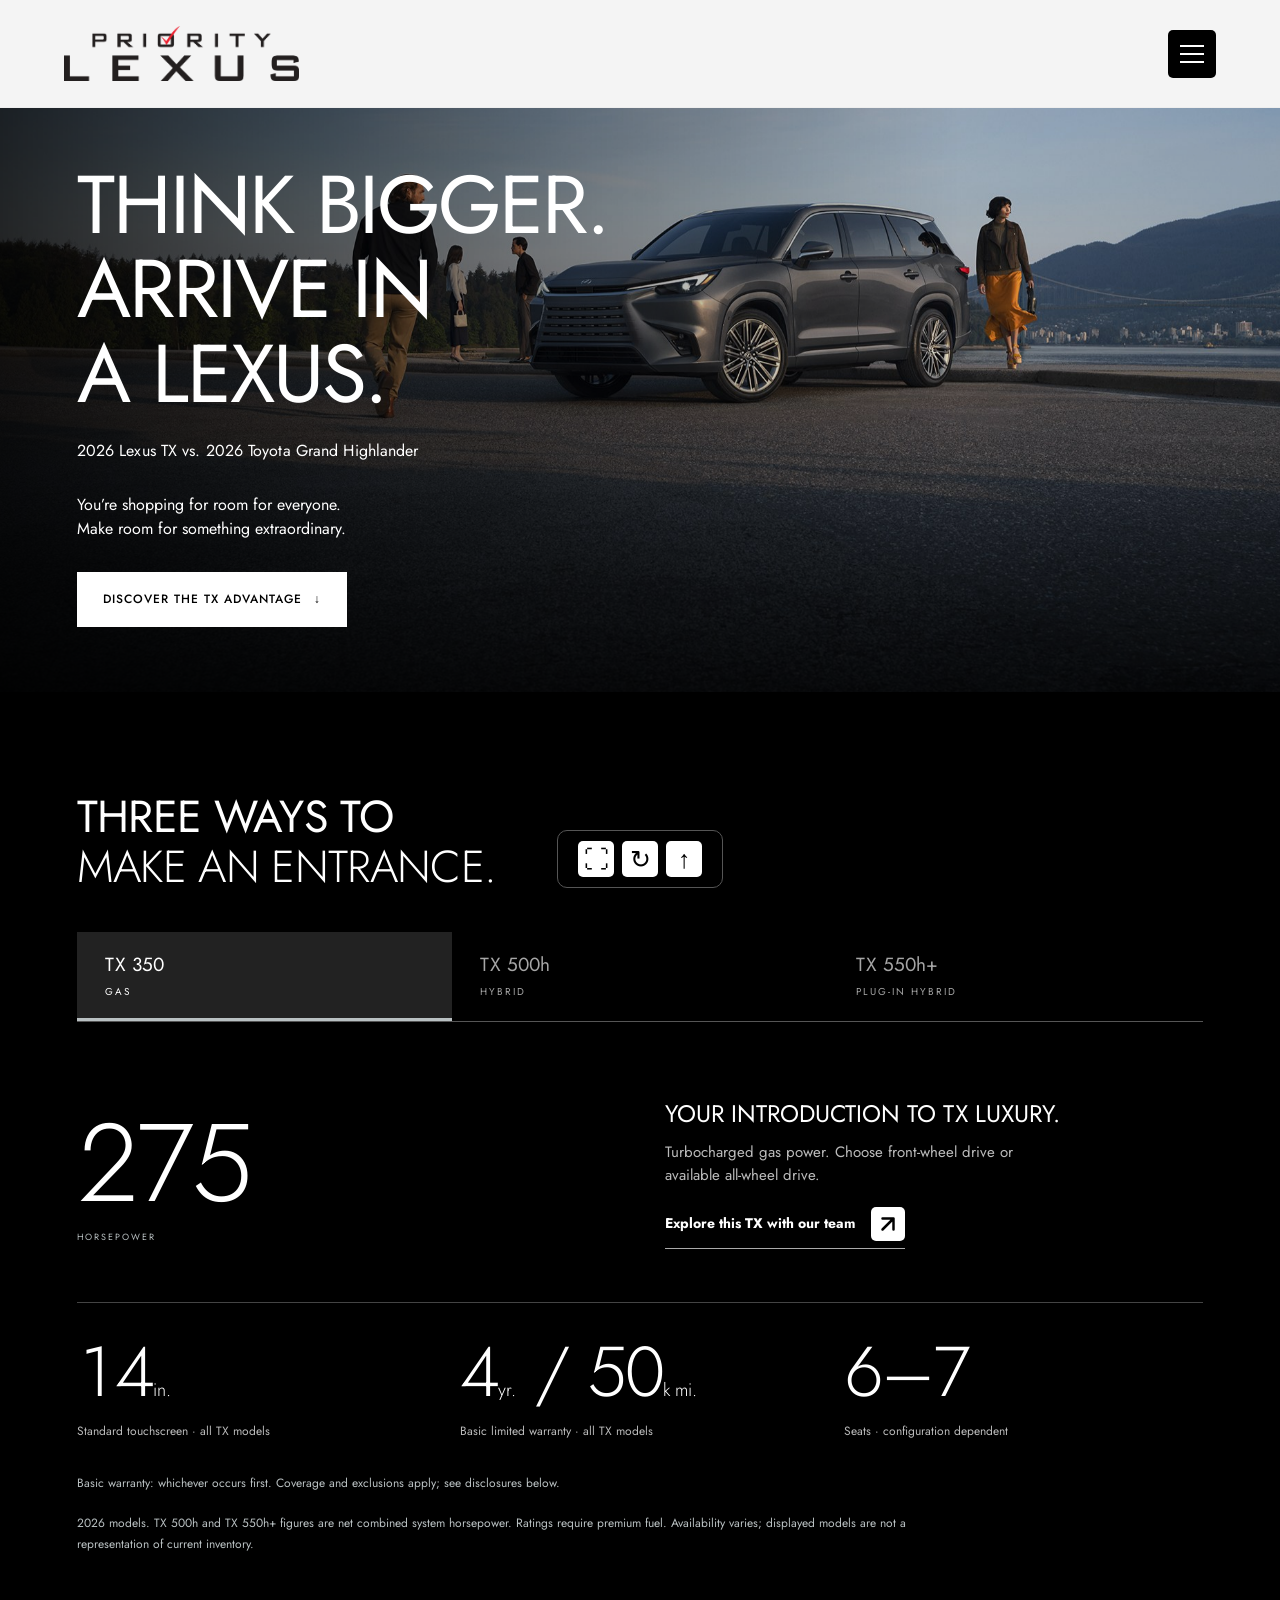
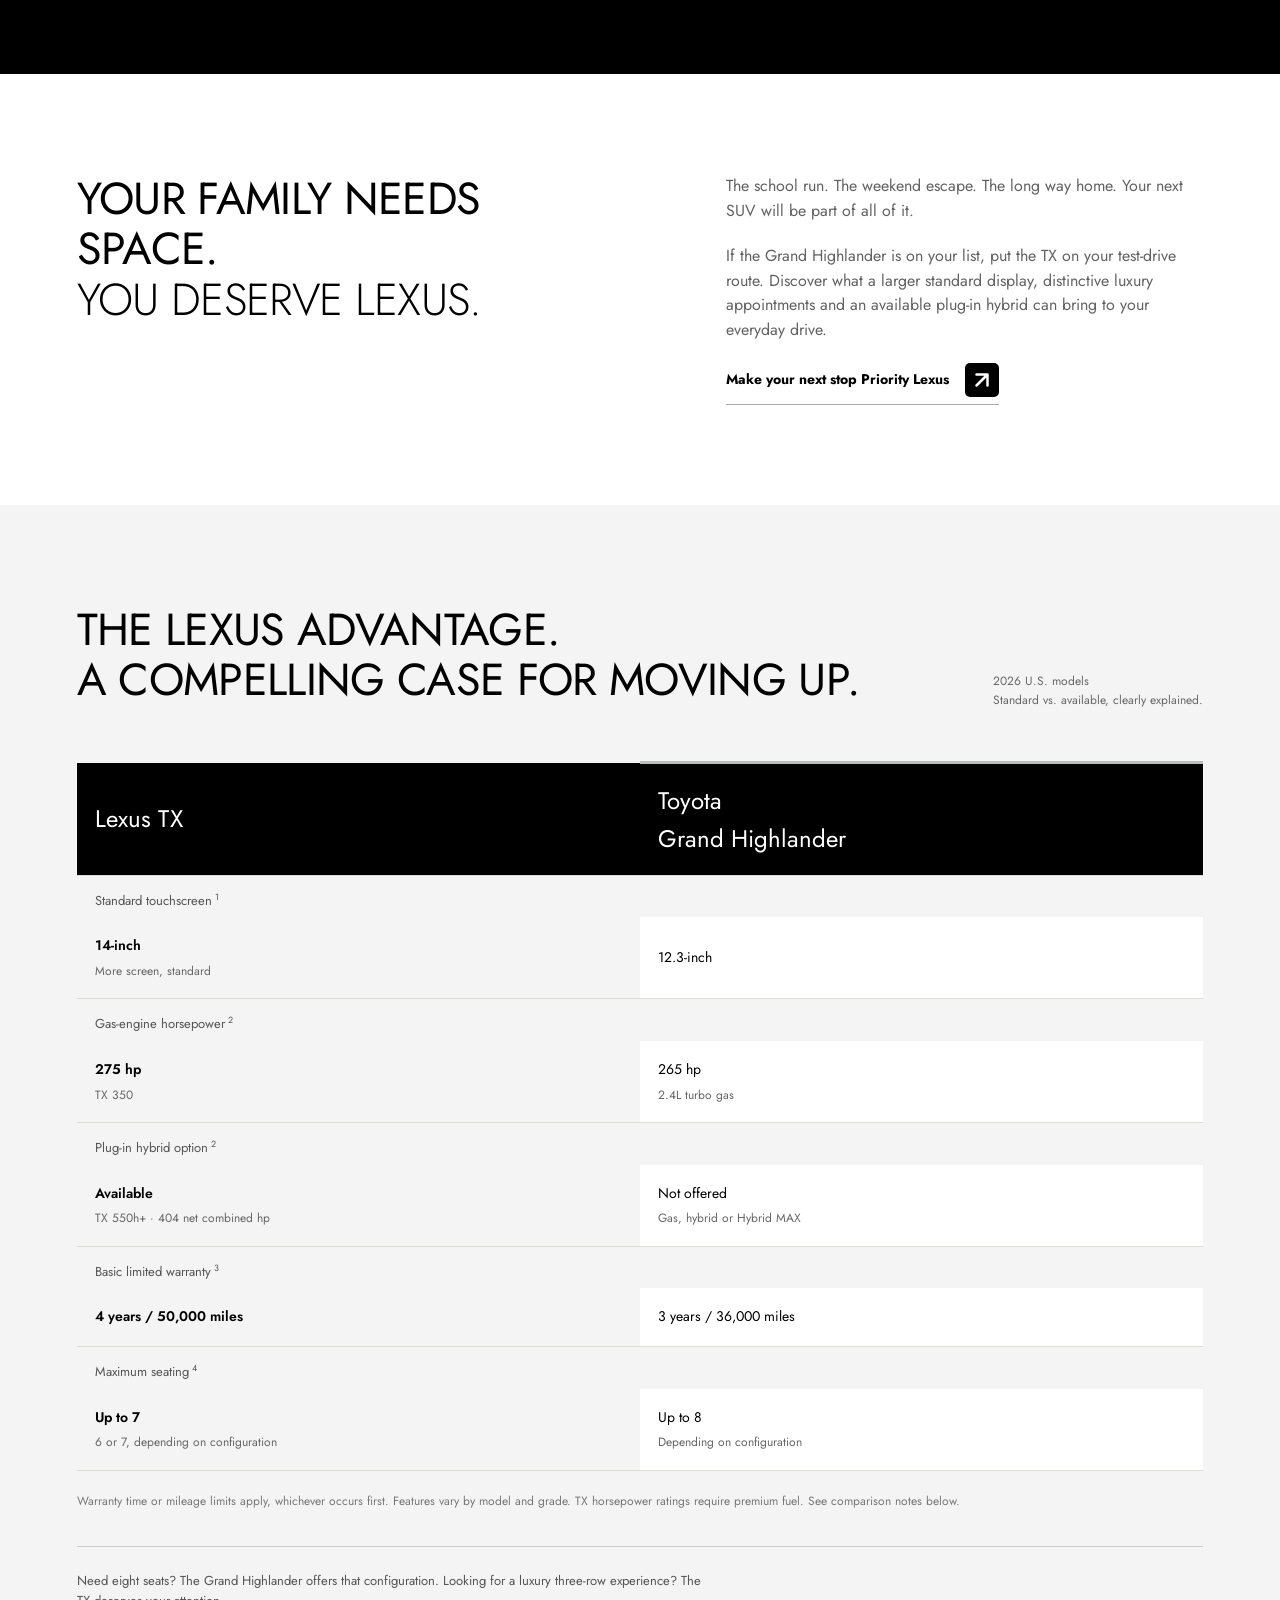
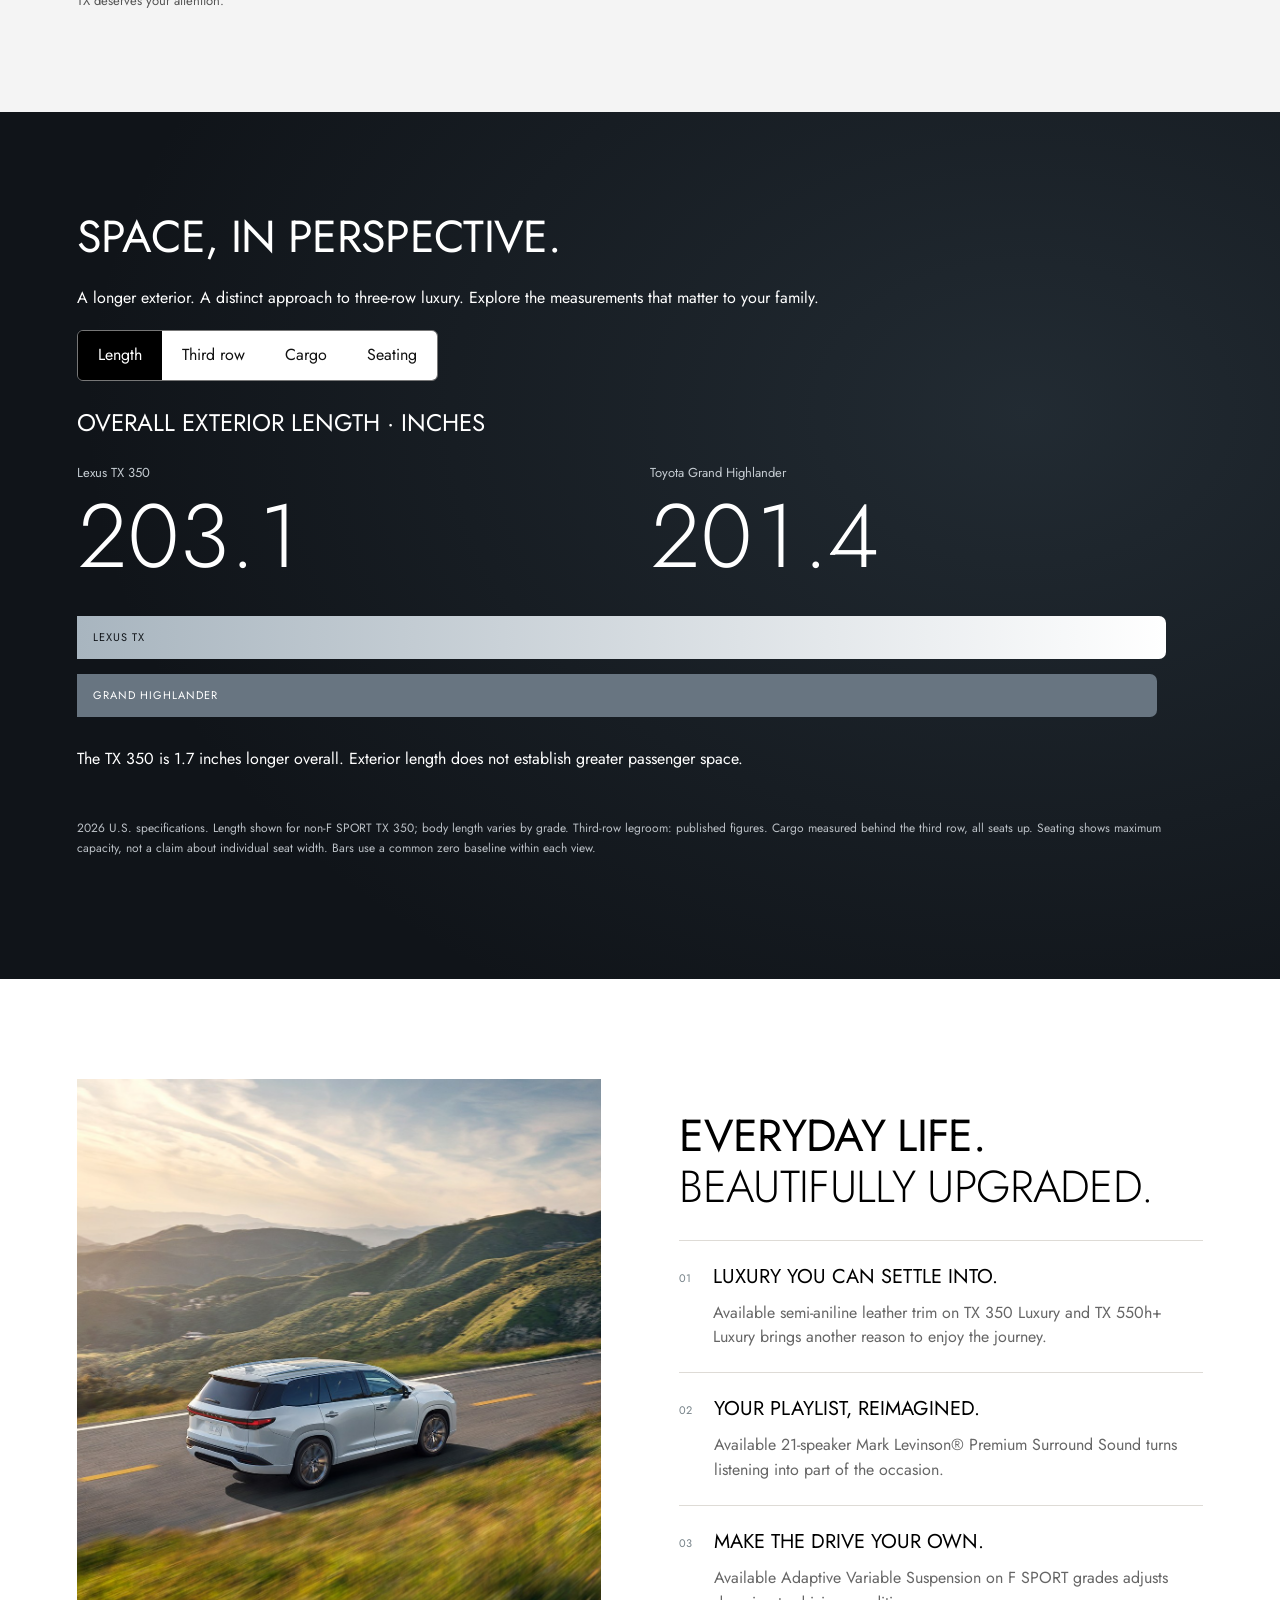
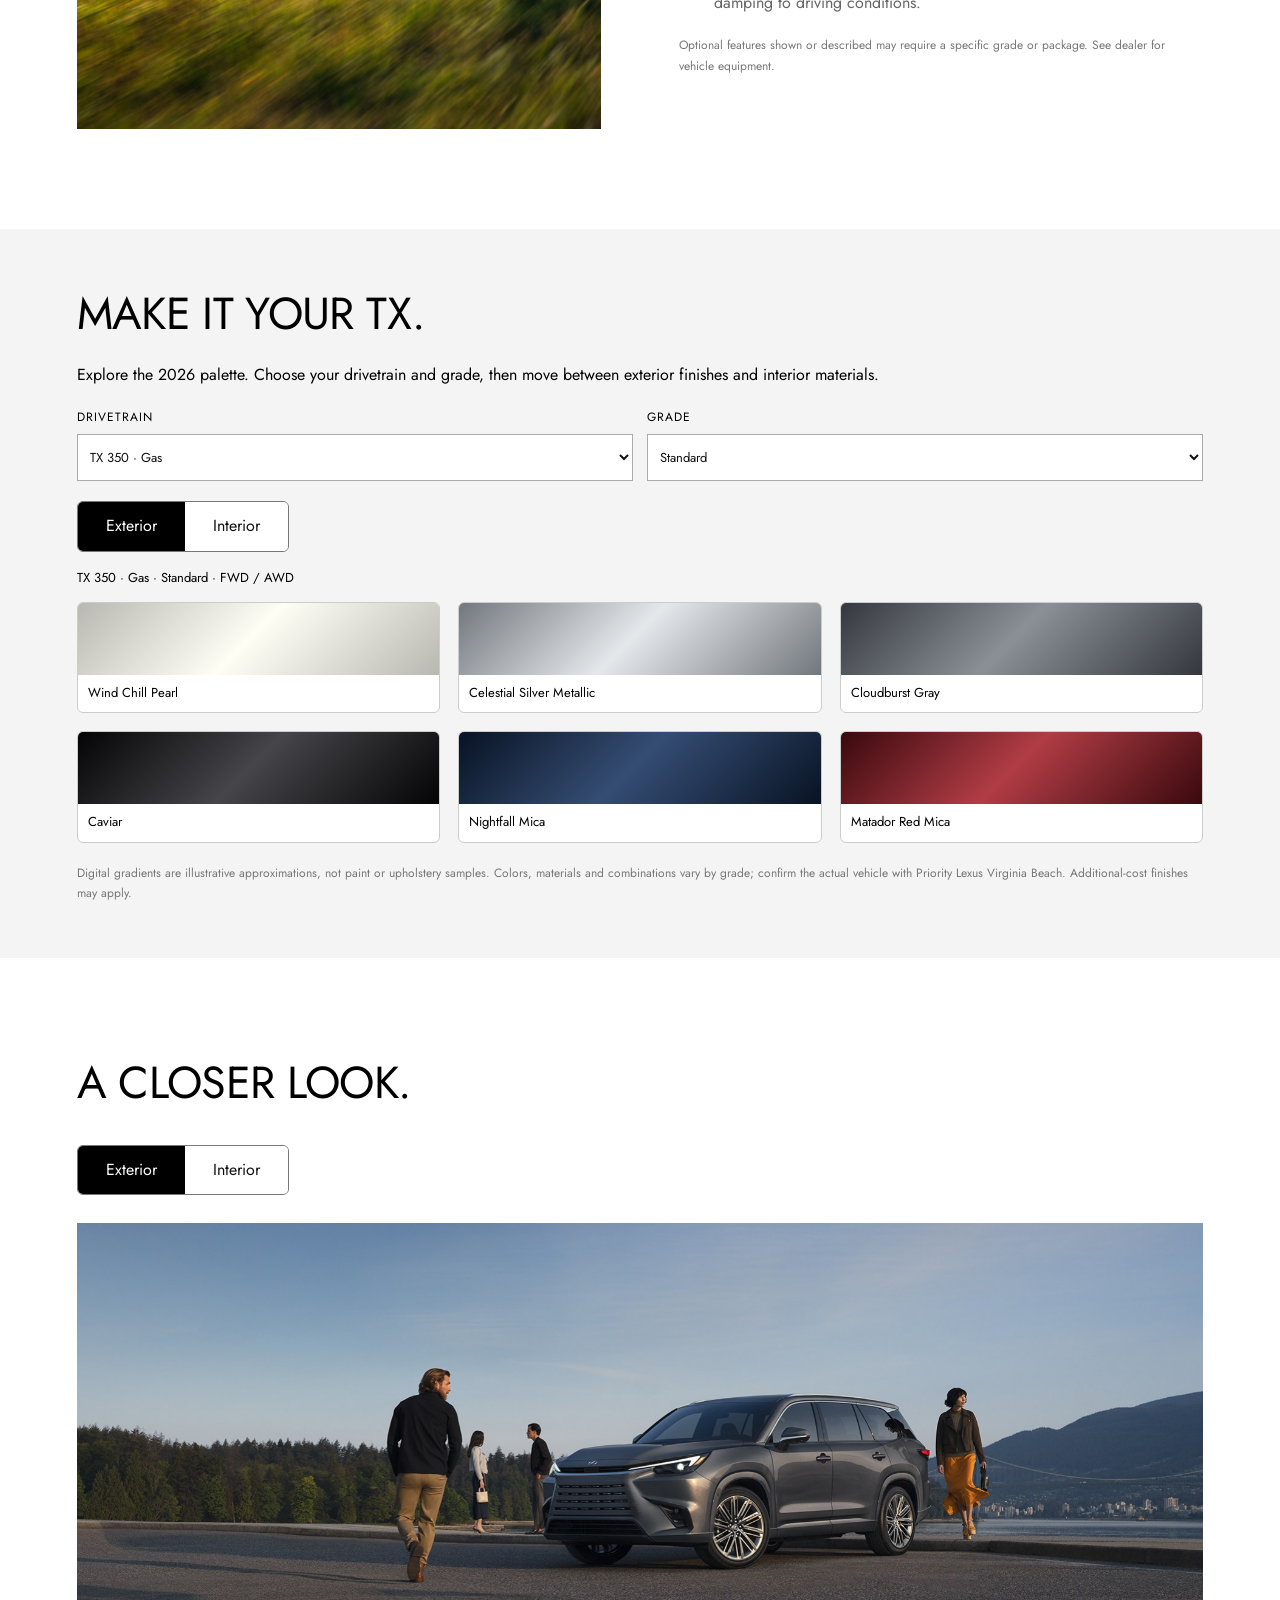
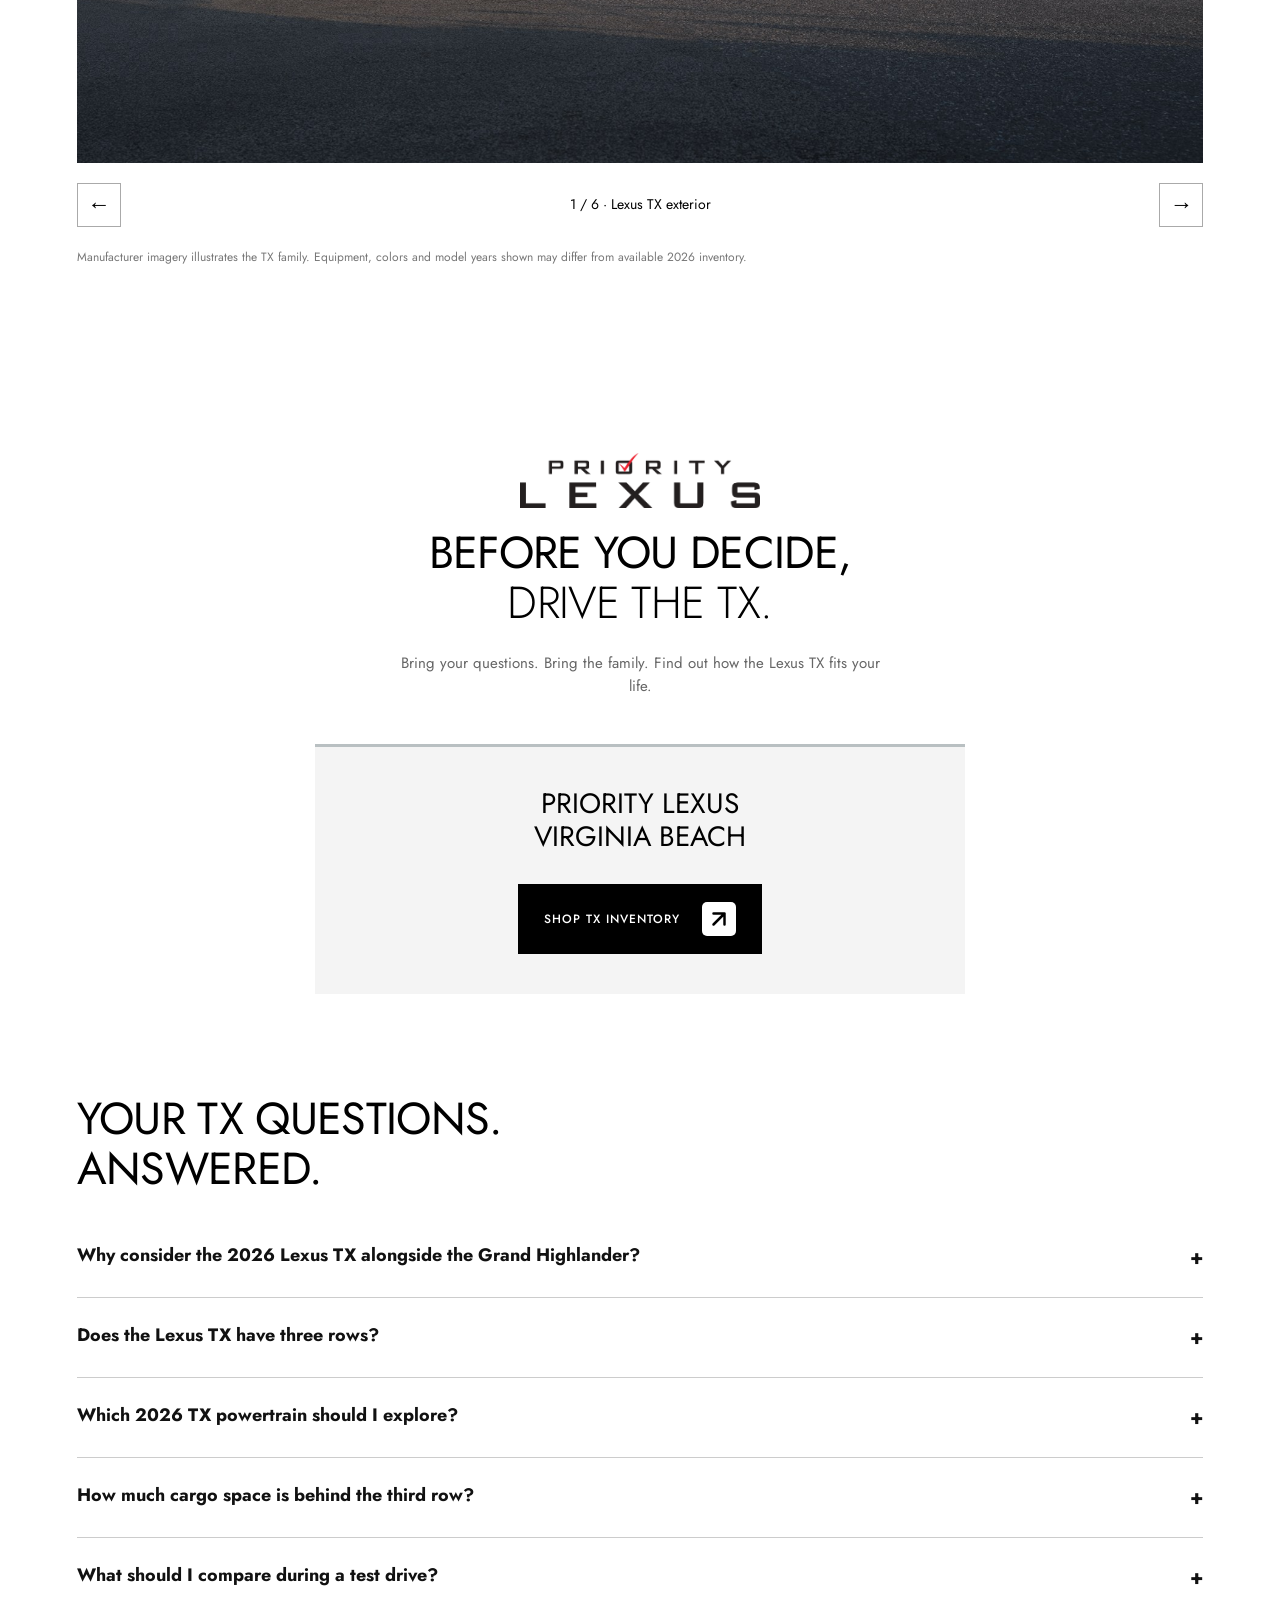
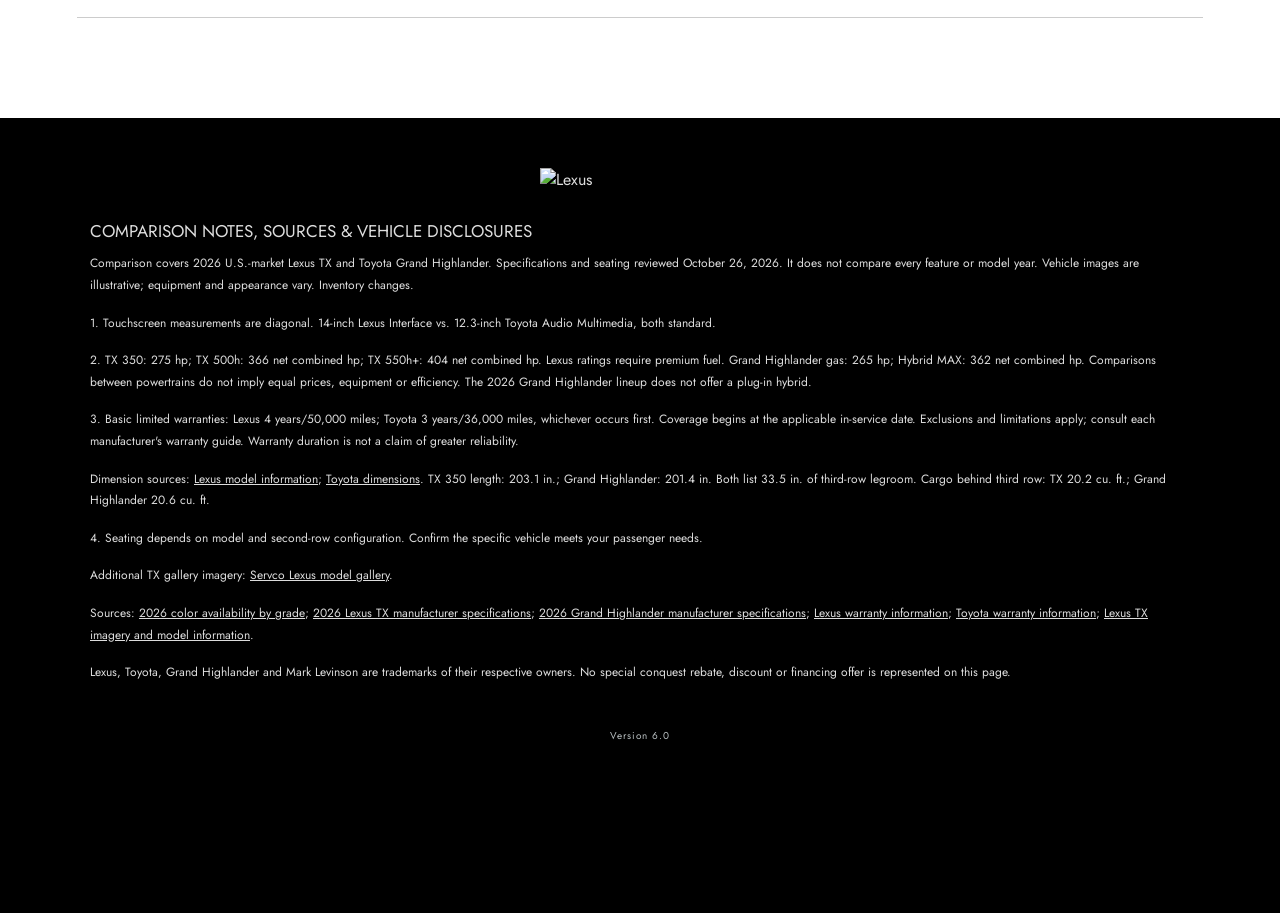
==== commit 13d28097: "Version 6" ====
--- a/page-source.html
+++ b/page-source.html
@@ -7,11 +7,14 @@
 <meta name="description" content="Considering a Toyota Grand Highlander? Compare the 2026 Lexus TX's screen, powertrains and warranty, then experience the TX at Priority Lexus.">
 
 <!-- STYLES: embedded for reliable standalone viewing; editable copy in styles.css. -->
+<!-- FIRST PAINT: enable the intro before any page content is parsed; fail open after 5 seconds. -->
+<script>if(!matchMedia('(prefers-reduced-motion: reduce)').matches){document.documentElement.classList.add('intro-playing');setTimeout(()=>document.documentElement.classList.remove('intro-playing'),5000)}</script>
+<style>.intro-playing body{background:#000}.intro-playing body:before{content:"";position:fixed;inset:0;background:#000;z-index:999}.cinematic-intro{display:none}</style>
 <link rel="stylesheet" href="styles.css">
 </head>
 <body id="top">
 <!-- CINEMATIC INTRO: logo → headline → web address; then reverse reveal. -->
-<div class="cinematic-intro" hidden aria-hidden="true"><div class="intro-stage"><img class="intro-logo" src="images/Priority-Lexus-TX-VS-Grand-Highlander-001.png" alt=""><div class="intro-title">LEXUS TX <span>VS.</span><br>TOYOTA GRAND HIGHLANDER</div><p class="intro-url">PRIORITYLEXUSVIRGINIABEACH.COM</p></div><button class="intro-skip" type="button">Skip intro</button></div>
+<div class="cinematic-intro" aria-label="Welcome to Lexus TX versus Grand Highlander"><div class="intro-stage"><img class="intro-logo" src="images/Priority-Lexus-TX-VS-Grand-Highlander-001.png" alt=""><div class="intro-title">LEXUS TX <span>VS.</span><br>TOYOTA GRAND HIGHLANDER</div><p class="intro-url">PRIORITYLEXUSVIRGINIABEACH.COM</p></div><button class="intro-skip" type="button">Skip intro</button></div>
 <a class="skip" href="#main">Skip to content</a>
 <!-- HEADER: Priority Lexus campaign navigation -->
 <header>
@@ -19,12 +22,7 @@
 <img src="images/Priority-Lexus-TX-VS-Grand-Highlander-002.png" alt="Priority Lexus">
 
 </a>
-<nav aria-label="Main navigation">
-<a href="#compare">The comparison</a>
-<a href="#experience">The experience</a>
-<a class="button small" href="#visit">Find your TX <span class="arrow-block" aria-hidden="true"><svg viewBox="0 0 24 24" fill="none"><path d="M6 18L18 6M6 6h12v12" stroke="currentColor" stroke-width="2.7" stroke-linecap="round" stroke-linejoin="round"/></svg></span>
-</a>
-</nav>
+<button class="menu-toggle" aria-label="Open section menu" aria-expanded="false" aria-controls="section-menu"><span></span><span></span><span></span></button><nav id="section-menu" aria-label="Page sections" hidden><a href="#top">Home</a><a href="#power">Powertrains & specs</a><a href="#overview">Why Lexus TX</a><a href="#compare">TX vs Grand Highlander</a><a href="#space">Space & seating</a><a href="#experience">The Lexus experience</a><a href="#colors">Colors & materials</a><a href="#gallery">Photo gallery</a><a href="#visit">Visit Priority Lexus</a><a href="#faq">Questions & answers</a></nav>
 </header>
 <!-- END HEADER -->
 
@@ -60,7 +58,7 @@
 </div>
 <div id="power-panel" role="tabpanel" aria-labelledby="tab-350" tabindex="0">
 <div>
-<span class="power-number" id="power-number">275</span>
+<span class="power-number" id="power-number" data-count="275">275</span>
 <span id="power-unit">HORSEPOWER</span>
 </div>
 <div>
@@ -69,34 +67,15 @@
 <a class="text-link" href="#visit">Explore this TX with our team <span class="arrow-block" aria-hidden="true"><svg viewBox="0 0 24 24" fill="none"><path d="M6 18L18 6M6 6h12v12" stroke="currentColor" stroke-width="2.7" stroke-linecap="round" stroke-linejoin="round"/></svg></span></a>
 </div>
 </div>
+<!-- COMBINED MODEL FACTS: shared touchscreen and basic warranty; seating updates with powertrain. -->
+<div class="model-facts"><div><strong><span data-count="14">14</span><small>in.</small></strong><p>Standard touchscreen · all TX models</p></div><div><strong><span data-count="4">4</span><small>yr.</small> / <span data-count="50">50</span><small>k mi.</small></strong><p>Basic limited warranty · all TX models</p></div><div><strong id="model-seats">6–7</strong><p>Seats · configuration dependent</p></div></div><p class="fine">Basic warranty: whichever occurs first. Coverage and exclusions apply; see disclosures below.</p>
 <p class="fine">2026 models. TX 500h and TX 550h+ figures are net combined system horsepower. Ratings require premium fuel. Availability varies; displayed models are not a representation of current inventory.</p>
 </div>
 </section>
 <!-- END SECTION -->
 
-<!-- AT A GLANCE: qualified product differences -->
-<div class="facts">
-<div>
-<strong>14<span>in.</span>
-</strong>
-<p>Standard touchscreen<sup>1</sup>
-</p>
-</div>
-<div>
-<strong>275<span>hp</span>
-</strong>
-<p>TX 350 gas engine<sup>2</sup>
-</p>
-</div>
-<div>
-<strong>4<span>yr.</span> / 50<span>k mi.</span>
-</strong>
-<p>Basic limited warranty<sup>3</sup>
-</p>
-</div>
-</div>
 <!-- INTRO: emotional reason to upgrade -->
-<section class="intro wrap reveal">
+<section id="overview" class="intro wrap reveal">
 <div class="split">
 <h2>Your family needs space.<br>
 <em>You deserve Lexus.</em>
@@ -186,6 +165,9 @@
 </section>
 <!-- END SECTION -->
 
+<!-- SPACE EXPLORER: proportionate bars share a zero baseline; no exaggerated size claims. -->
+<section id="space" class="space"><div class="wrap"><h2>Space, in perspective.</h2><p>A longer exterior. A distinct approach to three-row luxury. Explore the measurements that matter to your family.</p><div class="segmented space-tabs"><button data-space="length" aria-pressed="true">Length</button><button data-space="legroom" aria-pressed="false">Third row</button><button data-space="cargo" aria-pressed="false">Cargo</button><button data-space="seats" aria-pressed="false">Seating</button></div><h3 id="space-label">Overall exterior length · inches</h3><div class="space-values"><div><span>Lexus TX 350</span><strong id="space-tx" data-count="203.1">203.1</strong></div><div><span>Toyota Grand Highlander</span><strong id="space-gh" data-count="201.4">201.4</strong></div></div><div class="measure-track"><div id="tx-bar" style="width:96.71%"><span>LEXUS TX</span></div><div id="gh-bar" style="width:95.9%"><span>GRAND HIGHLANDER</span></div></div><p id="space-insight" aria-live="polite">The TX 350 is 1.7 inches longer overall. Exterior length does not establish greater passenger space.</p><p class="fine">2026 U.S. specifications. Length shown for non-F SPORT TX 350; body length varies by grade. Third-row legroom: published figures. Cargo measured behind the third row, all seats up. Seating shows maximum capacity, not a claim about individual seat width. Bars use a common zero baseline within each view.</p></div></section>
+<!-- END SPACE EXPLORER -->
 <!-- EXPERIENCE: sensory details with equipment qualifications -->
 <section id="experience" class="experience wrap">
 <div class="experience-photo reveal">
@@ -226,9 +208,9 @@
 <!-- END SECTION -->
 
 <!-- COLOR EXPLORER: model-year-specific grade palettes; approximate screen swatches. -->
-<section id="colors" class="wrap colors"><h2>Make it your TX.</h2><p>Explore the 2026 palette. Choose your drivetrain and grade, then move between exterior finishes and interior materials.</p><div class="color-controls"><label>Drivetrain<select id="color-drive"><option value="350">TX 350 · Gas</option><option value="500">TX 500h · Hybrid</option><option value="550">TX 550h+ · Plug-in hybrid</option></select></label><label>Grade<select id="color-grade"></select></label></div><div class="segmented" aria-label="Color category"><button type="button" data-palette="exterior" aria-pressed="true">Exterior</button><button type="button" data-palette="interior" aria-pressed="false">Interior</button></div><p id="palette-context"></p><div id="swatches" class="swatches"></div><p id="color-selection" aria-live="polite"></p><p class="fine">Digital gradients are illustrative approximations, not paint or upholstery samples. Colors, materials and combinations vary by grade; confirm the actual vehicle with Priority Lexus Virginia Beach. Additional-cost finishes may apply.</p></section>
+<section id="colors" class="wrap colors"><h2>Make it your TX.</h2><p>Explore the 2026 palette. Choose your drivetrain and grade, then move between exterior finishes and interior materials.</p><div class="color-controls"><label>Drivetrain<select id="color-drive"><option value="350">TX 350 · Gas</option><option value="500">TX 500h · Hybrid</option><option value="550">TX 550h+ · Plug-in hybrid</option></select></label><label>Grade<select id="color-grade"></select></label></div><div class="segmented" aria-label="Color category"><button type="button" data-palette="exterior" aria-pressed="true">Exterior</button><button type="button" data-palette="interior" aria-pressed="false">Interior</button></div><p id="palette-context"></p><div id="swatches" class="swatches"></div><p class="fine">Digital gradients are illustrative approximations, not paint or upholstery samples. Colors, materials and combinations vary by grade; confirm the actual vehicle with Priority Lexus Virginia Beach. Additional-cost finishes may apply.</p></section>
 <!-- PHOTO GALLERY: separate exterior and interior collections. -->
-<section id="gallery" class="gallery wrap"><h2>A closer look.</h2><div class="segmented"><button type="button" data-gallery="exterior" aria-pressed="true">Exterior</button><button type="button" data-gallery="interior" aria-pressed="false">Interior</button></div><div hidden><img data-gallery-source="exterior" src="images/Priority-Lexus-TX-VS-Grand-Highlander-003.jpg" alt="Lexus TX exterior"><img data-gallery-source="exterior" src="images/Priority-Lexus-TX-VS-Grand-Highlander-004.jpg" alt="Lexus TX on a mountain road"><img data-gallery-source="exterior" src="images/Priority-Lexus-TX-VS-Grand-Highlander-005.jpg" alt="Lexus TX F SPORT in motion"><img data-gallery-source="interior" src="images/Priority-Lexus-TX-VS-Grand-Highlander-006.jpg" alt="Lexus TX third-row seating"><img data-gallery-source="interior" src="images/Priority-Lexus-TX-VS-Grand-Highlander-007.jpg" alt="Lexus TX F SPORT cabin"></div><div class="gallery-frame"><img id="gallery-image" alt="Lexus TX exterior"></div><div class="gallery-nav"><button id="gallery-prev" type="button" aria-label="Previous photo">←</button><p id="gallery-caption" aria-live="polite"></p><button id="gallery-next" type="button" aria-label="Next photo">→</button></div><p class="fine">Manufacturer imagery illustrates the TX family. Equipment, colors and model years shown may differ from available 2026 inventory.</p></section>
+<section id="gallery" class="gallery wrap"><h2>A closer look.</h2><div class="segmented"><button type="button" data-gallery="exterior" aria-pressed="true">Exterior</button><button type="button" data-gallery="interior" aria-pressed="false">Interior</button></div><div hidden><img data-gallery-source="exterior" src="images/Priority-Lexus-TX-VS-Grand-Highlander-003.jpg" alt="Lexus TX exterior"><img data-gallery-source="exterior" src="images/Priority-Lexus-TX-VS-Grand-Highlander-004.jpg" alt="Lexus TX on a mountain road"><img data-gallery-source="exterior" src="images/Priority-Lexus-TX-VS-Grand-Highlander-005.jpg" alt="Lexus TX F SPORT in motion"><img data-gallery-source="interior" src="images/Priority-Lexus-TX-VS-Grand-Highlander-006.jpg" alt="Lexus TX third-row seating"><img data-gallery-source="interior" src="images/Priority-Lexus-TX-VS-Grand-Highlander-007.jpg" alt="Lexus TX F SPORT cabin"><img data-gallery-source="exterior" src="images/Priority-Lexus-TX-VS-Grand-Highlander-008.jpg" alt="Lexus TX side profile in motion"><img data-gallery-source="exterior" src="images/Priority-Lexus-TX-VS-Grand-Highlander-009.jpg" alt="Lexus TX rear light signature"><img data-gallery-source="exterior" src="images/Priority-Lexus-TX-VS-Grand-Highlander-010.jpg" alt="Lexus TX front view at dusk"><img data-gallery-source="interior" src="images/Priority-Lexus-TX-VS-Grand-Highlander-011.jpg" alt="Lexus TX panoramic cockpit view"><img data-gallery-source="interior" src="images/Priority-Lexus-TX-VS-Grand-Highlander-012.jpg" alt="Lexus TX second-row captain’s chairs"><img data-gallery-source="interior" src="images/Priority-Lexus-TX-VS-Grand-Highlander-013.jpg" alt="Lexus TX touchscreen and center console"><img data-gallery-source="interior" src="images/Priority-Lexus-TX-VS-Grand-Highlander-014.jpg" alt="Lexus TX rear climate controls"></div><div class="gallery-frame"><img id="gallery-image" alt="Lexus TX exterior"></div><div class="gallery-nav"><button id="gallery-prev" type="button" aria-label="Previous photo">←</button><p id="gallery-caption" aria-live="polite"></p><button id="gallery-next" type="button" aria-label="Next photo">→</button></div><p class="fine">Manufacturer imagery illustrates the TX family. Equipment, colors and model years shown may differ from available 2026 inventory.</p></section>
 
 <!-- DEALERSHIP CONVERSION: genuine external destinations; no simulated lead collection -->
 <section id="visit" class="visit wrap reveal">
@@ -256,21 +238,21 @@
 
 </main>
 <!-- FOOTER: master brand, disclosures, release version. -->
-<footer class="site-footer"><img class="footer-master" src="images/Priority-Lexus-TX-VS-Grand-Highlander-008.svg" alt="Lexus"><div class="notes">
+<footer class="site-footer"><img class="footer-master" src="images/Priority-Lexus-TX-VS-Grand-Highlander-015.svg" alt="Lexus"><div class="notes">
 <section class="disclosures">
 <h3>Comparison notes, sources &amp; vehicle disclosures 
 </h3>
 <div>
-<p>Comparison covers 2026 U.S.-market Lexus TX and Toyota Grand Highlander. Information reviewed October 13, 2026. It does not compare every feature or model year. Vehicle images are illustrative; equipment and appearance vary. Inventory changes.</p>
+<p>Comparison covers 2026 U.S.-market Lexus TX and Toyota Grand Highlander. Specifications and seating reviewed October 26, 2026. It does not compare every feature or model year. Vehicle images are illustrative; equipment and appearance vary. Inventory changes.</p>
 <p>1. Touchscreen measurements are diagonal. 14-inch Lexus Interface vs. 12.3-inch Toyota Audio Multimedia, both standard.</p>
 <p>2. TX 350: 275 hp; TX 500h: 366 net combined hp; TX 550h+: 404 net combined hp. Lexus ratings require premium fuel. Grand Highlander gas: 265 hp; Hybrid MAX: 362 net combined hp. Comparisons between powertrains do not imply equal prices, equipment or efficiency. The 2026 Grand Highlander lineup does not offer a plug-in hybrid.</p>
 <p>3. Basic limited warranties: Lexus 4 years/50,000 miles; Toyota 3 years/36,000 miles, whichever occurs first. Coverage begins at the applicable in-service date. Exclusions and limitations apply; consult each manufacturer's warranty guide. Warranty duration is not a claim of greater reliability.</p>
-<p>4. Seating depends on model and second-row configuration. Confirm the specific vehicle meets your passenger needs.</p>
-<p>Sources: <a href="https://www.lexusofclearwater.com/model-showroom/2026-lexus-tx-colors/">2026 color availability by grade</a>; <a href="https://pressroom.lexus.com/style-utility-and-comfort-the-2026-lexus-tx/">2026 Lexus TX manufacturer specifications</a>; <a href="https://pressroom.toyota.com/comfort-and-style-mile-after-mile-in-the-2026-toyota-grand-highlander/">2026 Grand Highlander manufacturer specifications</a>; <a href="https://www.lexus.com/LexusCare">Lexus warranty information</a>; <a href="https://support.toyota.com/s/article/What-warranty-coverag-7683?language=en_US">Toyota warranty information</a>; <a href="https://www.prioritylexusvirginiabeach.com/Models-TX/">Lexus TX imagery and model information</a>.</p>
+<p>Dimension sources: <a href="https://pressroom.lexus.com/vehicle/2026-lexus-tx/">Lexus model information</a>; <a href="https://www.toyota.com/grandhighlander/features/dimensions/">Toyota dimensions</a>. TX 350 length: 203.1 in.; Grand Highlander: 201.4 in. Both list 33.5 in. of third-row legroom. Cargo behind third row: TX 20.2 cu. ft.; Grand Highlander 20.6 cu. ft.</p><p>4. Seating depends on model and second-row configuration. Confirm the specific vehicle meets your passenger needs.</p>
+<p>Additional TX gallery imagery: <a href="https://www.servcolexus.com/2026TXHybrid.html">Servco Lexus model gallery</a>.</p><p>Sources: <a href="https://www.lexusofclearwater.com/model-showroom/2026-lexus-tx-colors/">2026 color availability by grade</a>; <a href="https://pressroom.lexus.com/style-utility-and-comfort-the-2026-lexus-tx/">2026 Lexus TX manufacturer specifications</a>; <a href="https://pressroom.toyota.com/comfort-and-style-mile-after-mile-in-the-2026-toyota-grand-highlander/">2026 Grand Highlander manufacturer specifications</a>; <a href="https://www.lexus.com/LexusCare">Lexus warranty information</a>; <a href="https://support.toyota.com/s/article/What-warranty-coverag-7683?language=en_US">Toyota warranty information</a>; <a href="https://www.prioritylexusvirginiabeach.com/Models-TX/">Lexus TX imagery and model information</a>.</p>
 <p>Lexus, Toyota, Grand Highlander and Mark Levinson are trademarks of their respective owners. No special conquest rebate, discount or financing offer is represented on this page.</p>
 </div>
 </section>
-</div><div class="page-version">Version 5.1</div></footer>
+</div><div class="page-version">Version 6.0</div></footer>
 <!-- FLOATING TOOLBAR: back to top, fullscreen toggle and refresh. -->
 <aside class="page-tools" aria-label="Page controls"><div><button id="fullscreen-toggle" type="button" aria-label="Enter full screen" aria-pressed="false" title="Enter full screen">⛶</button><button id="refresh-page" type="button" aria-label="Refresh page" title="Refresh page">↻</button><a class="tool-top" href="#top" aria-label="Back to top" title="Back to top">↑</a></div><span id="tool-status" role="status"></span></aside>
 <!-- SCRIPTS: embedded; editable copy in script.js. -->
--- a/styles.css
+++ b/styles.css
@@ -46,3 +46,12 @@
 header .master-brand img{width:235px;height:auto;max-height:65px;object-fit:contain}.hero{height:auto;min-height:0;max-height:none}.hero-copy{padding:55px 6% 65px}.hero-photo{object-position:66% 65%}.locations{grid-template-columns:1fr;max-width:650px;margin:auto}.locations article{text-align:center}.table-scroll{overflow:visible}table{min-width:0;table-layout:fixed}th,td{width:50%;padding:18px;overflow-wrap:anywhere}thead th{font-size:24px}thead th:first-child{font-size:24px;letter-spacing:0;background:#000;color:#fff}.feature-label th{width:100%;font-size:13px;padding:14px 18px 6px;border-bottom:0;text-align:left;color:#555}.disclosures h3{font-size:17px}.disclosures p{line-height:1.8}.color-controls{display:flex;gap:20px;margin:30px 0}.color-controls label{display:grid;gap:8px;flex:1;font-size:12px;text-transform:uppercase;letter-spacing:1px}.color-controls select{font:inherit;font-size:15px;padding:15px;border:1px solid #aaa;background:#fff;color:#111;max-width:100%}.segmented{display:inline-flex;border:1px solid #777;border-radius:6px;overflow:hidden;margin:12px 0 28px}.segmented button{padding:12px 28px;border:0;background:#fff;color:#111;cursor:pointer}.segmented button[aria-pressed=true]{background:#000;color:#fff}.swatches{display:grid;grid-template-columns:repeat(3,1fr);gap:18px}.swatch{padding:0 0 15px;background:#fff;border:1px solid #ccc;text-align:left;cursor:pointer;overflow:hidden;border-radius:6px}.swatch[aria-pressed=true]{outline:2px solid #000;outline-offset:3px}.swatch i{display:block;height:145px;background:var(--swatch)}.swatch span{display:block;padding:12px 15px 0;font-size:15px}.colors{background:#f4f4f4}.gallery-frame{height:540px;overflow:hidden;background:#eee}.gallery-frame img{width:100%;height:100%;object-fit:cover;display:block}.gallery-nav{display:flex;align-items:center;justify-content:space-between;gap:20px;margin-top:20px}.gallery-nav p{margin:0;font-size:14px}.gallery-nav button{width:44px;height:44px;border:1px solid #aaa;background:#fff;cursor:pointer;font-size:23px}.experience-photo{overflow:hidden}.parallax-image{will-change:transform}
 @media(max-width:600px){header .master-brand img{width:175px;max-height:50px}.hero-copy{padding:35px 6% 45px}.hero-copy h1{font-size:48px}.hero-photo{object-position:62% 65%}.hero{min-height:0;height:auto}.hero-shade{background:linear-gradient(90deg,#000d,#0006)}th,td{padding:12px 10px;font-size:13px}thead th,thead th:first-child{font-size:19px}.feature-label th{font-size:12px}.swatches{grid-template-columns:repeat(2,1fr);gap:12px}.swatch i{height:110px}.color-controls{flex-direction:column;gap:14px}.gallery-frame{height:290px}.segmented button{padding:12px 24px}}
 @media(prefers-reduced-motion:reduce){.parallax-image{transform:none!important;will-change:auto}}
+
+/* VERSION 6: fast first-paint intro, section menu, unified specs and compact palette. */
+.intro-playing .cinematic-intro{display:flex;animation:intro-cover .5s 3.7s both}.intro-logo{animation:intro-in .45s .05s forwards,intro-out .3s 2.9s forwards}.intro-title{animation:intro-in .45s .35s forwards,intro-shine .65s 1.2s forwards,intro-out .3s 3.15s forwards}.intro-url{font-size:clamp(9px,2vw,12px);letter-spacing:.17em;animation:intro-in .4s .65s forwards,intro-out .3s 3.4s forwards}.intro-playing body:before{animation:intro-cover .5s 3.7s both}
+.menu-toggle{width:48px;height:48px;display:flex;flex-direction:column;justify-content:center;gap:6px;padding:12px;background:#000;border:0;border-radius:5px;cursor:pointer}.menu-toggle span{height:2px;width:24px;background:#fff;display:block}#section-menu{position:absolute;right:4%;top:calc(100% + 8px);width:min(330px,92vw);background:#000;color:#fff;border-radius:8px;padding:12px;box-shadow:0 12px 35px #0004;display:grid;gap:0}#section-menu[hidden]{display:none}#section-menu a{display:block;padding:11px 16px;font-size:14px;border-bottom:1px solid #333}#section-menu a:hover{background:#292929}
+.model-facts{display:grid;grid-template-columns:repeat(3,1fr);gap:24px;border-top:1px solid #444;padding-top:30px}.model-facts strong{font-size:clamp(44px,5.5vw,80px);line-height:1.1;font-weight:300;letter-spacing:-2px;white-space:nowrap}.model-facts small{font-size:18px;letter-spacing:0}.model-facts p{font-size:12px;color:#bbb;margin:12px 0}.power-number,.model-facts strong,.space-values strong{font-variant-numeric:tabular-nums}
+.colors{padding-top:60px;padding-bottom:55px}.color-controls{margin:20px 0;gap:14px}.color-controls label{min-width:0}.color-controls select{width:100%;min-width:0;padding:12px 8px;font-size:13px}.swatch{cursor:default;padding-bottom:9px}.swatch i{height:72px}.swatch span{padding:8px 10px 0;font-size:13px}.swatch:hover{transform:none;box-shadow:none}.colors .segmented{margin:0 0 16px}.colors #palette-context{font-size:13px;margin-bottom:14px}.colors .fine{margin-bottom:0}
+.space{position:relative;overflow:hidden;background:#101419;color:#fff}.space:before{content:'';position:absolute;inset:-100px 0;background:radial-gradient(ellipse at 80% 30%,#536a7944,transparent 65%);transform:translateY(var(--glow-y,0px));pointer-events:none}.space .wrap{position:relative}.space .fine{color:#bbc0c6}.space-tabs{display:flex;width:fit-content;flex-wrap:wrap}.space-tabs button{padding:12px 20px}.space-values{display:grid;grid-template-columns:1fr 1fr;gap:20px;margin:25px 0}.space-values span{display:block;font-size:13px;color:#c4cbd1}.space-values strong{font-size:clamp(48px,7vw,90px);font-weight:300;line-height:1.2}.measure-track{display:grid;gap:15px;margin:25px 0 30px}.measure-track>div{background:linear-gradient(90deg,#a8b5bf,#fff);color:#101419;padding:13px 16px;transition:width .85s cubic-bezier(.2,.7,.2,1);border-radius:0 7px 7px 0;white-space:nowrap;font-size:11px;letter-spacing:1px}.measure-track>div+div{background:#687581;color:#fff}#space-insight{min-height:3.2em;max-width:850px}
+@media(max-width:600px){.model-facts{grid-template-columns:1fr 1fr;gap:22px 14px}.model-facts strong{font-size:44px}.model-facts small{font-size:12px}.model-facts>div:nth-child(2){grid-column:1 / -1;grid-row:2}.model-facts>div:nth-child(2) strong{font-size:60px}.colors{padding-top:40px;padding-bottom:35px}.color-controls{flex-direction:row;gap:10px}.color-controls label{font-size:10px;letter-spacing:.5px}.swatch i{height:55px}.swatches{gap:10px}.swatch span{font-size:12px}.colors>p{font-size:14px}.space-tabs{width:100%;display:grid;grid-template-columns:repeat(4,1fr)}.space-tabs button{padding:11px 6px;font-size:12px}.space-values strong{font-size:52px}.space-values span{font-size:11px}.space h3{font-size:18px}}
+@media(prefers-reduced-motion:reduce){.intro-playing body:before{display:none}.measure-track>div{transition:none}.space:before{transform:none}}
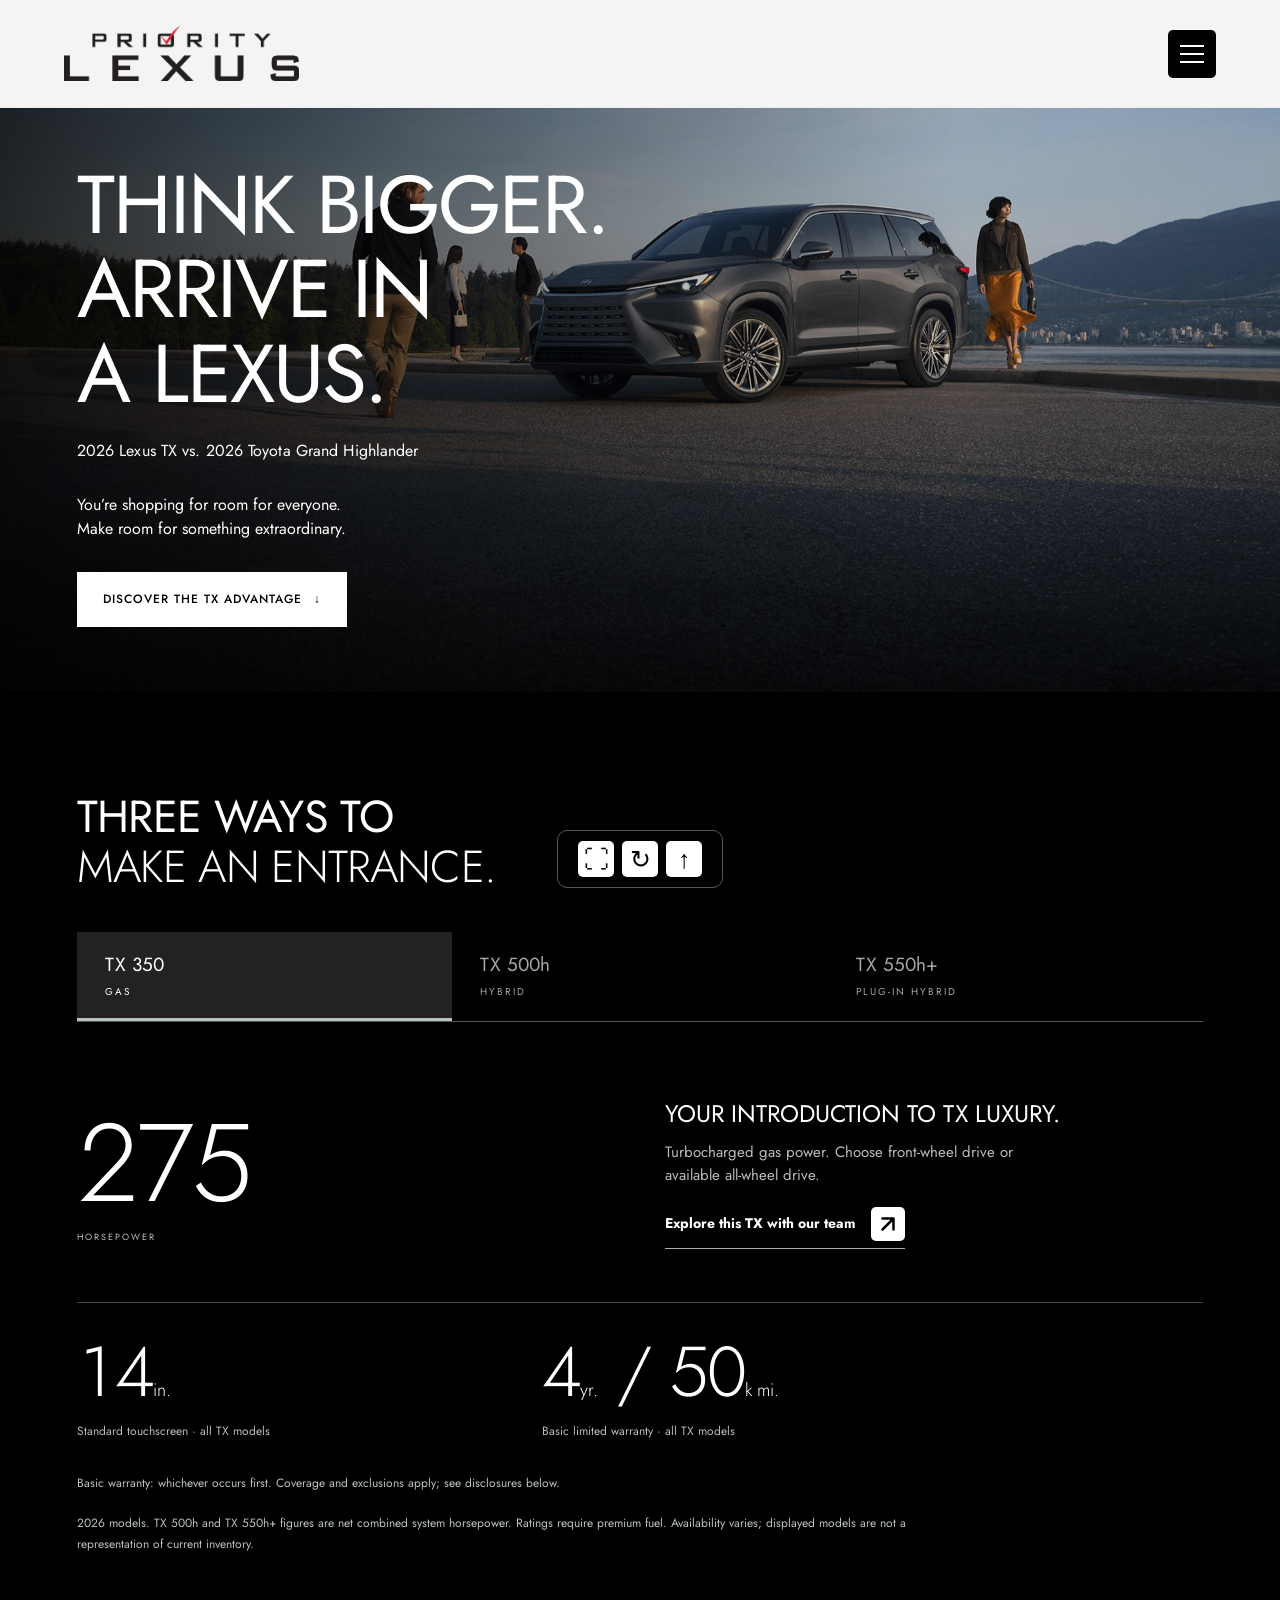
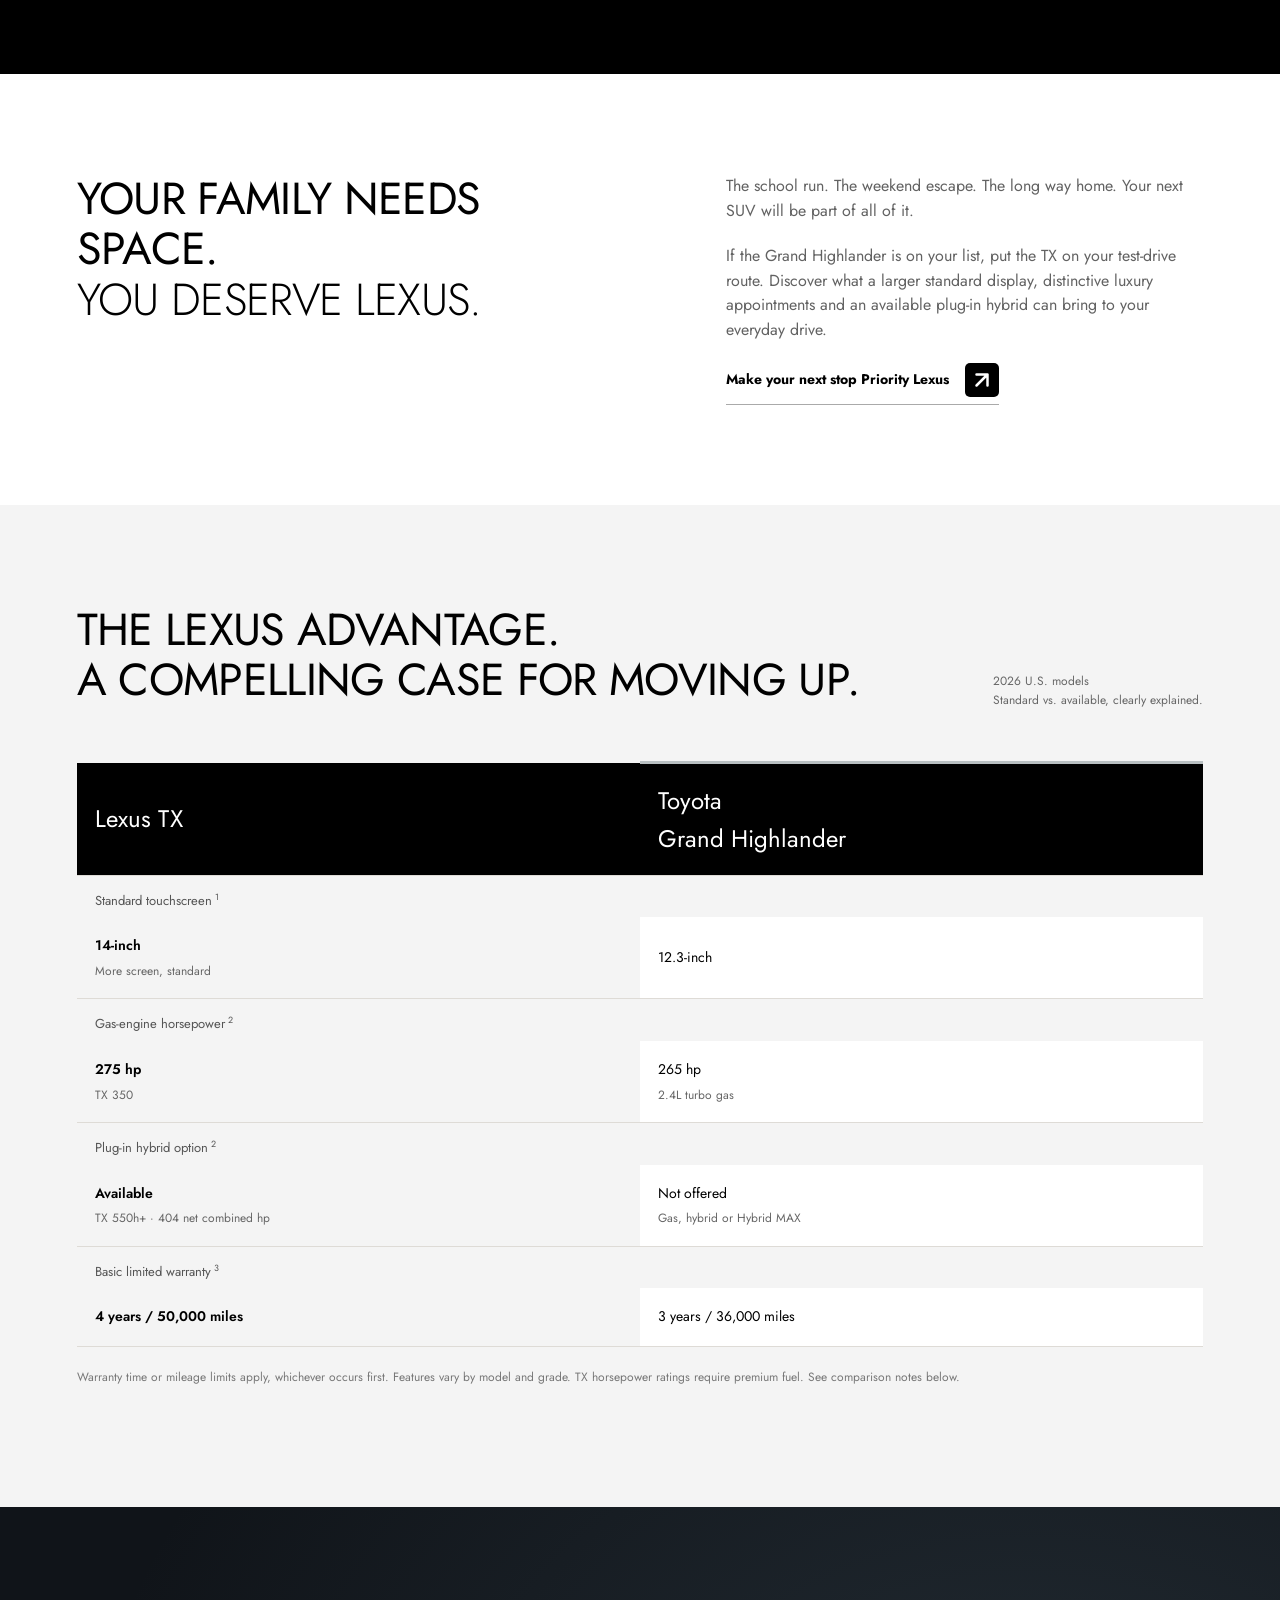
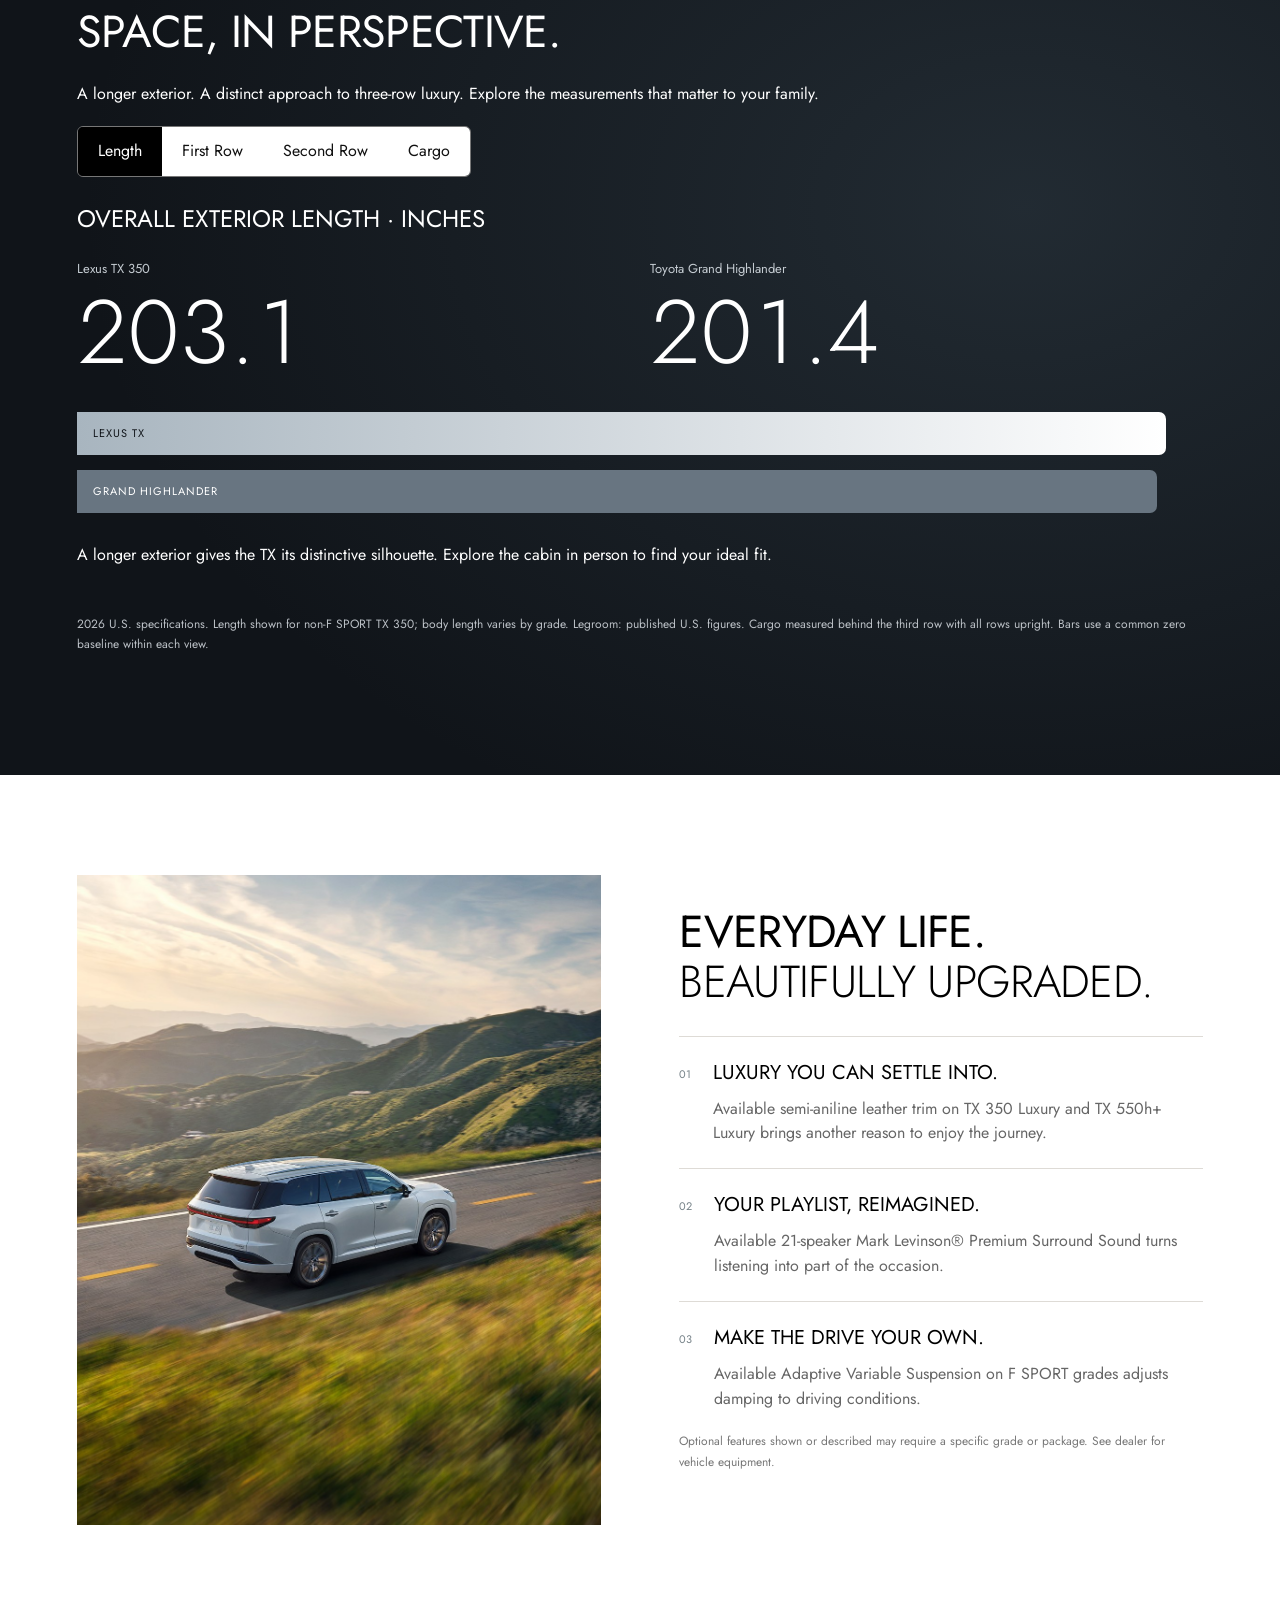
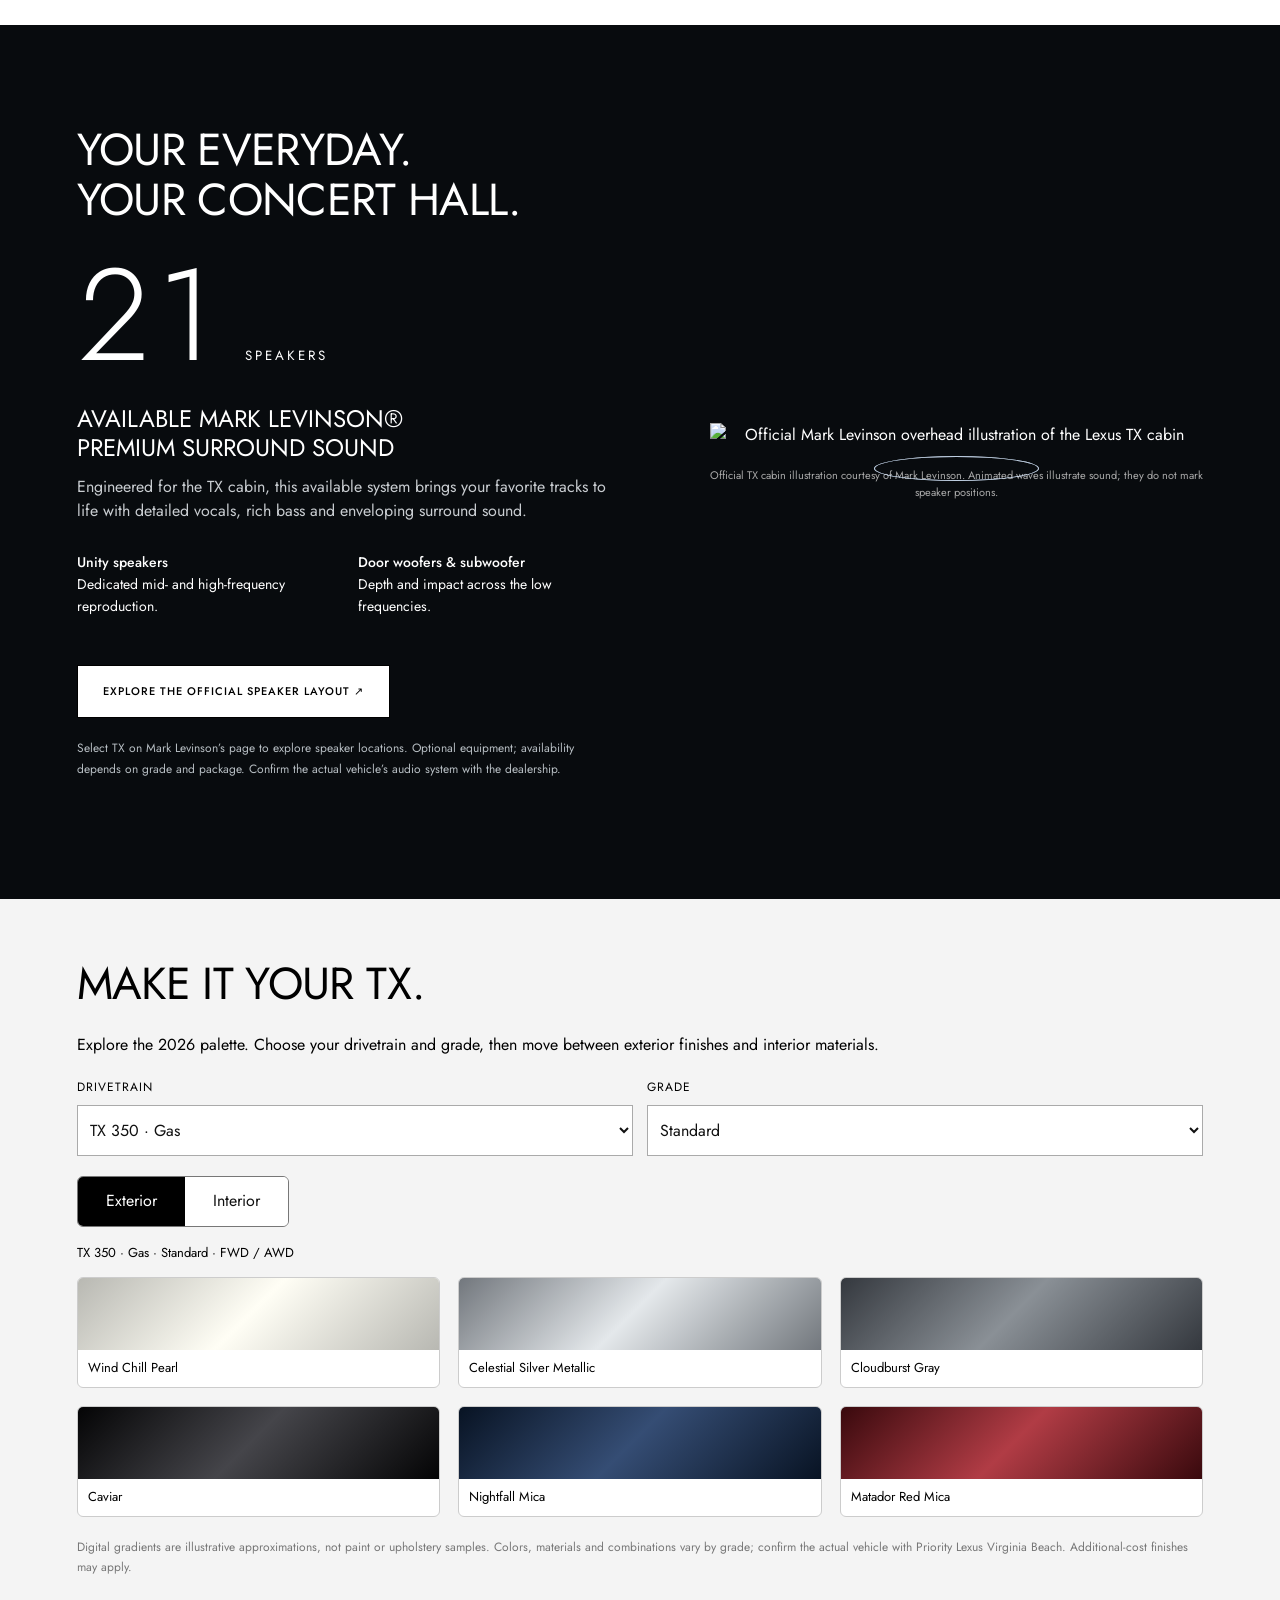
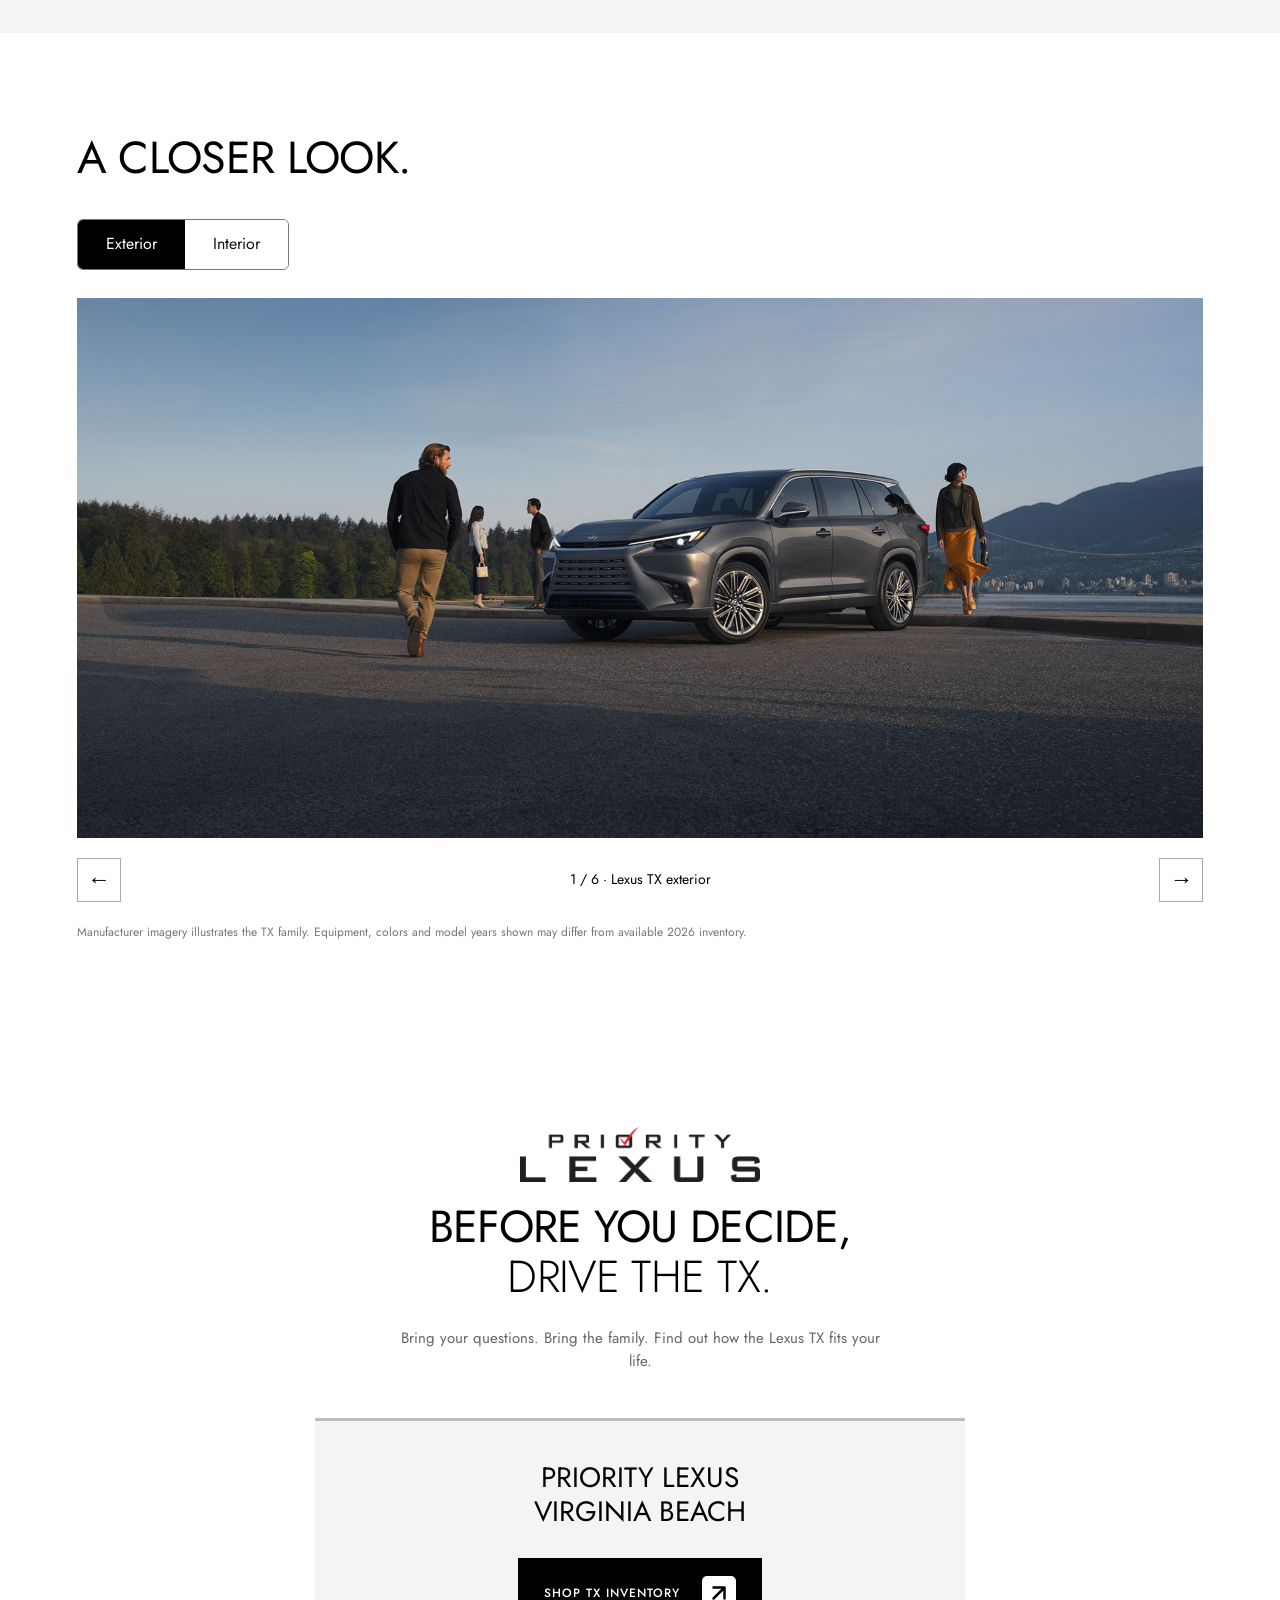
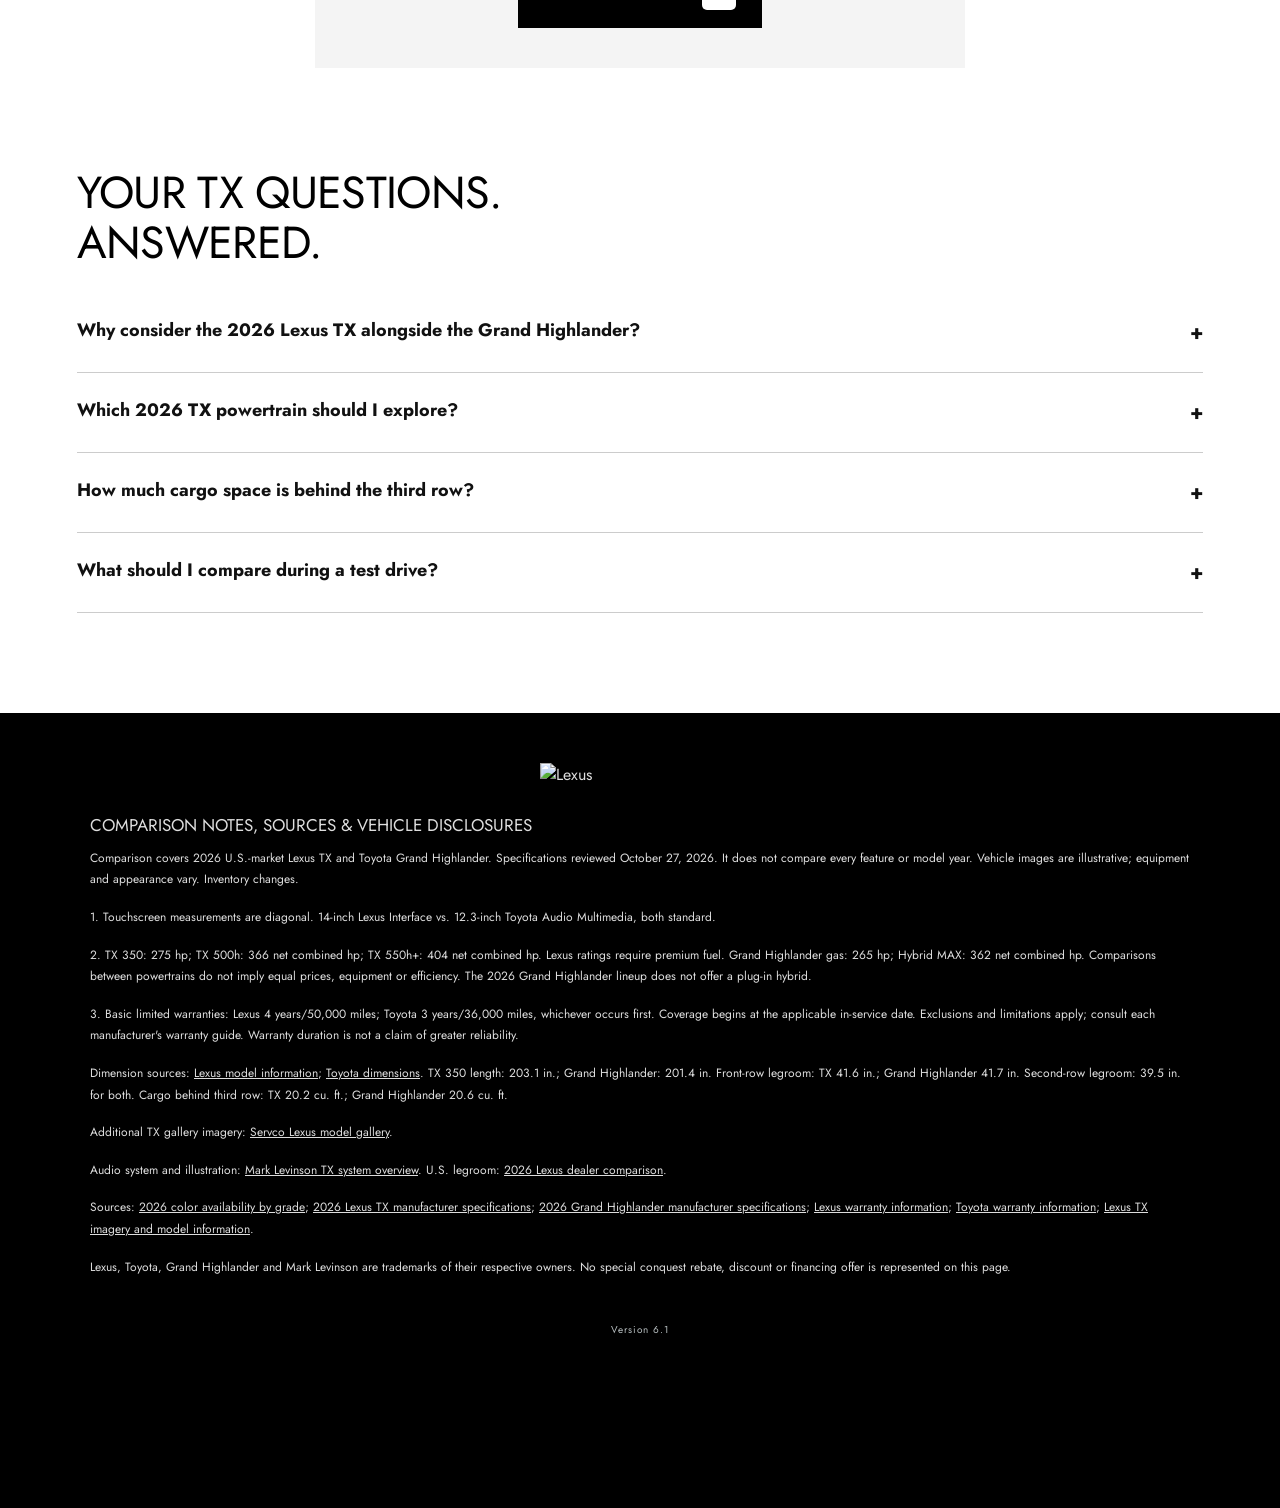
==== commit b2f9a2e8: "Version 6.1" ====
--- a/page-source.html
+++ b/page-source.html
@@ -22,7 +22,7 @@
 <img src="images/Priority-Lexus-TX-VS-Grand-Highlander-002.png" alt="Priority Lexus">
 
 </a>
-<button class="menu-toggle" aria-label="Open section menu" aria-expanded="false" aria-controls="section-menu"><span></span><span></span><span></span></button><nav id="section-menu" aria-label="Page sections" hidden><a href="#top">Home</a><a href="#power">Powertrains & specs</a><a href="#overview">Why Lexus TX</a><a href="#compare">TX vs Grand Highlander</a><a href="#space">Space & seating</a><a href="#experience">The Lexus experience</a><a href="#colors">Colors & materials</a><a href="#gallery">Photo gallery</a><a href="#visit">Visit Priority Lexus</a><a href="#faq">Questions & answers</a></nav>
+<button class="menu-toggle" aria-label="Open section menu" aria-expanded="false" aria-controls="section-menu"><span></span><span></span><span></span></button><nav id="section-menu" aria-label="Page sections" hidden><a href="#top">Home</a><a href="#power">Powertrains & specs</a><a href="#overview">Why Lexus TX</a><a href="#compare">TX vs Grand Highlander</a><a href="#space">Space & dimensions</a><a href="#experience">The Lexus experience</a><a href="#audio">Mark Levinson audio</a><a href="#colors">Colors & materials</a><a href="#gallery">Photo gallery</a><a href="#visit">Visit Priority Lexus</a><a href="#faq">Questions & answers</a></nav>
 </header>
 <!-- END HEADER -->
 
@@ -67,8 +67,8 @@
 <a class="text-link" href="#visit">Explore this TX with our team <span class="arrow-block" aria-hidden="true"><svg viewBox="0 0 24 24" fill="none"><path d="M6 18L18 6M6 6h12v12" stroke="currentColor" stroke-width="2.7" stroke-linecap="round" stroke-linejoin="round"/></svg></span></a>
 </div>
 </div>
-<!-- COMBINED MODEL FACTS: shared touchscreen and basic warranty; seating updates with powertrain. -->
-<div class="model-facts"><div><strong><span data-count="14">14</span><small>in.</small></strong><p>Standard touchscreen · all TX models</p></div><div><strong><span data-count="4">4</span><small>yr.</small> / <span data-count="50">50</span><small>k mi.</small></strong><p>Basic limited warranty · all TX models</p></div><div><strong id="model-seats">6–7</strong><p>Seats · configuration dependent</p></div></div><p class="fine">Basic warranty: whichever occurs first. Coverage and exclusions apply; see disclosures below.</p>
+<!-- COMBINED MODEL FACTS: shared touchscreen and basic warranty across powertrains. -->
+<div class="model-facts"><div><strong><span data-count="14">14</span><small>in.</small></strong><p>Standard touchscreen · all TX models</p></div><div><strong><span data-count="4">4</span><small>yr.</small> / <span data-count="50">50</span><small>k mi.</small></strong><p>Basic limited warranty · all TX models</p></div></div><p class="fine">Basic warranty: whichever occurs first. Coverage and exclusions apply; see disclosures below.</p>
 <p class="fine">2026 models. TX 500h and TX 550h+ figures are net combined system horsepower. Ratings require premium fuel. Availability varies; displayed models are not a representation of current inventory.</p>
 </div>
 </section>
@@ -144,29 +144,17 @@
 </td>
 <td>3 years / 36,000 miles</td>
 </tr>
-<tr class="feature-label"><th colspan="2">Maximum seating<sup>4</sup>
-</th></tr><tr>
-<td>
-<b>Up to 7</b>
-<small>6 or 7, depending on configuration</small>
-</td>
-<td>Up to 8<small>Depending on configuration</small>
-</td>
-</tr>
 </tbody>
 </table>
 </div>
 <p class="fine">Warranty time or mileage limits apply, whichever occurs first. Features vary by model and grade. TX horsepower ratings require premium fuel. See comparison notes below.</p>
-<div class="honest">
-
-<p>Need eight seats? The Grand Highlander offers that configuration. Looking for a luxury three-row experience? The TX deserves your attention.</p>
-</div>
+
 </div>
 </section>
 <!-- END SECTION -->
 
 <!-- SPACE EXPLORER: proportionate bars share a zero baseline; no exaggerated size claims. -->
-<section id="space" class="space"><div class="wrap"><h2>Space, in perspective.</h2><p>A longer exterior. A distinct approach to three-row luxury. Explore the measurements that matter to your family.</p><div class="segmented space-tabs"><button data-space="length" aria-pressed="true">Length</button><button data-space="legroom" aria-pressed="false">Third row</button><button data-space="cargo" aria-pressed="false">Cargo</button><button data-space="seats" aria-pressed="false">Seating</button></div><h3 id="space-label">Overall exterior length · inches</h3><div class="space-values"><div><span>Lexus TX 350</span><strong id="space-tx" data-count="203.1">203.1</strong></div><div><span>Toyota Grand Highlander</span><strong id="space-gh" data-count="201.4">201.4</strong></div></div><div class="measure-track"><div id="tx-bar" style="width:96.71%"><span>LEXUS TX</span></div><div id="gh-bar" style="width:95.9%"><span>GRAND HIGHLANDER</span></div></div><p id="space-insight" aria-live="polite">The TX 350 is 1.7 inches longer overall. Exterior length does not establish greater passenger space.</p><p class="fine">2026 U.S. specifications. Length shown for non-F SPORT TX 350; body length varies by grade. Third-row legroom: published figures. Cargo measured behind the third row, all seats up. Seating shows maximum capacity, not a claim about individual seat width. Bars use a common zero baseline within each view.</p></div></section>
+<section id="space" class="space"><div class="wrap"><h2>Space, in perspective.</h2><p>A longer exterior. A distinct approach to three-row luxury. Explore the measurements that matter to your family.</p><div class="segmented space-tabs"><button data-space="length" aria-pressed="true">Length</button><button data-space="first" aria-pressed="false">First Row</button><button data-space="second" aria-pressed="false">Second Row</button><button data-space="cargo" aria-pressed="false">Cargo</button></div><h3 id="space-label">Overall exterior length · inches</h3><div class="space-values"><div><span>Lexus TX 350</span><strong id="space-tx" data-count="203.1">203.1</strong></div><div><span>Toyota Grand Highlander</span><strong id="space-gh" data-count="201.4">201.4</strong></div></div><div class="measure-track"><div id="tx-bar" style="width:96.71%"><span>LEXUS TX</span></div><div id="gh-bar" style="width:95.9%"><span>GRAND HIGHLANDER</span></div></div><p id="space-insight" aria-live="polite">A longer exterior gives the TX its distinctive silhouette. Explore the cabin in person to find your ideal fit.</p><p class="fine">2026 U.S. specifications. Length shown for non-F SPORT TX 350; body length varies by grade. Legroom: published U.S. figures. Cargo measured behind the third row with all rows upright. Bars use a common zero baseline within each view.</p></div></section>
 <!-- END SPACE EXPLORER -->
 <!-- EXPERIENCE: sensory details with equipment qualifications -->
 <section id="experience" class="experience wrap">
@@ -207,10 +195,13 @@
 
 <!-- END SECTION -->
 
+<!-- MARK LEVINSON: official TX overhead artwork; sound animation is decorative, not a speaker-location map. -->
+<section id="audio" class="audio-spotlight"><div class="wrap audio-grid"><div class="audio-copy"><h2>Your everyday.<br>Your concert hall.</h2><div class="audio-number"><span data-count="21">21</span><small>SPEAKERS</small></div><h3>Available Mark Levinson®<br>Premium Surround Sound</h3><p>Engineered for the TX cabin, this available system brings your favorite tracks to life with detailed vocals, rich bass and enveloping surround sound.</p><div class="audio-components"><p><b>Unity speakers</b><br>Dedicated mid- and high-frequency reproduction.</p><p><b>Door woofers &amp; subwoofer</b><br>Depth and impact across the low frequencies.</p></div><a class="button" href="https://us.marklevinson.com/in-lexus.html" target="_blank" rel="noopener">Explore the official speaker layout ↗</a><p class="fine">Select TX on Mark Levinson’s page to explore speaker locations. Optional equipment; availability depends on grade and package. Confirm the actual vehicle’s audio system with the dealership.</p></div><figure class="audio-visual"><img src="images/Priority-Lexus-TX-VS-Grand-Highlander-005.png" alt="Official Mark Levinson overhead illustration of the Lexus TX cabin" loading="lazy"><div class="sound-rings" aria-hidden="true"><i></i><i></i><i></i></div><figcaption>Official TX cabin illustration courtesy of Mark Levinson. Animated waves illustrate sound; they do not mark speaker positions.</figcaption></figure></div></section>
+<!-- END AUDIO SPOTLIGHT -->
 <!-- COLOR EXPLORER: model-year-specific grade palettes; approximate screen swatches. -->
 <section id="colors" class="wrap colors"><h2>Make it your TX.</h2><p>Explore the 2026 palette. Choose your drivetrain and grade, then move between exterior finishes and interior materials.</p><div class="color-controls"><label>Drivetrain<select id="color-drive"><option value="350">TX 350 · Gas</option><option value="500">TX 500h · Hybrid</option><option value="550">TX 550h+ · Plug-in hybrid</option></select></label><label>Grade<select id="color-grade"></select></label></div><div class="segmented" aria-label="Color category"><button type="button" data-palette="exterior" aria-pressed="true">Exterior</button><button type="button" data-palette="interior" aria-pressed="false">Interior</button></div><p id="palette-context"></p><div id="swatches" class="swatches"></div><p class="fine">Digital gradients are illustrative approximations, not paint or upholstery samples. Colors, materials and combinations vary by grade; confirm the actual vehicle with Priority Lexus Virginia Beach. Additional-cost finishes may apply.</p></section>
 <!-- PHOTO GALLERY: separate exterior and interior collections. -->
-<section id="gallery" class="gallery wrap"><h2>A closer look.</h2><div class="segmented"><button type="button" data-gallery="exterior" aria-pressed="true">Exterior</button><button type="button" data-gallery="interior" aria-pressed="false">Interior</button></div><div hidden><img data-gallery-source="exterior" src="images/Priority-Lexus-TX-VS-Grand-Highlander-003.jpg" alt="Lexus TX exterior"><img data-gallery-source="exterior" src="images/Priority-Lexus-TX-VS-Grand-Highlander-004.jpg" alt="Lexus TX on a mountain road"><img data-gallery-source="exterior" src="images/Priority-Lexus-TX-VS-Grand-Highlander-005.jpg" alt="Lexus TX F SPORT in motion"><img data-gallery-source="interior" src="images/Priority-Lexus-TX-VS-Grand-Highlander-006.jpg" alt="Lexus TX third-row seating"><img data-gallery-source="interior" src="images/Priority-Lexus-TX-VS-Grand-Highlander-007.jpg" alt="Lexus TX F SPORT cabin"><img data-gallery-source="exterior" src="images/Priority-Lexus-TX-VS-Grand-Highlander-008.jpg" alt="Lexus TX side profile in motion"><img data-gallery-source="exterior" src="images/Priority-Lexus-TX-VS-Grand-Highlander-009.jpg" alt="Lexus TX rear light signature"><img data-gallery-source="exterior" src="images/Priority-Lexus-TX-VS-Grand-Highlander-010.jpg" alt="Lexus TX front view at dusk"><img data-gallery-source="interior" src="images/Priority-Lexus-TX-VS-Grand-Highlander-011.jpg" alt="Lexus TX panoramic cockpit view"><img data-gallery-source="interior" src="images/Priority-Lexus-TX-VS-Grand-Highlander-012.jpg" alt="Lexus TX second-row captain’s chairs"><img data-gallery-source="interior" src="images/Priority-Lexus-TX-VS-Grand-Highlander-013.jpg" alt="Lexus TX touchscreen and center console"><img data-gallery-source="interior" src="images/Priority-Lexus-TX-VS-Grand-Highlander-014.jpg" alt="Lexus TX rear climate controls"></div><div class="gallery-frame"><img id="gallery-image" alt="Lexus TX exterior"></div><div class="gallery-nav"><button id="gallery-prev" type="button" aria-label="Previous photo">←</button><p id="gallery-caption" aria-live="polite"></p><button id="gallery-next" type="button" aria-label="Next photo">→</button></div><p class="fine">Manufacturer imagery illustrates the TX family. Equipment, colors and model years shown may differ from available 2026 inventory.</p></section>
+<section id="gallery" class="gallery wrap"><h2>A closer look.</h2><div class="segmented"><button type="button" data-gallery="exterior" aria-pressed="true">Exterior</button><button type="button" data-gallery="interior" aria-pressed="false">Interior</button></div><div hidden><img data-gallery-source="exterior" src="images/Priority-Lexus-TX-VS-Grand-Highlander-003.jpg" alt="Lexus TX exterior"><img data-gallery-source="exterior" src="images/Priority-Lexus-TX-VS-Grand-Highlander-004.jpg" alt="Lexus TX on a mountain road"><img data-gallery-source="exterior" src="images/Priority-Lexus-TX-VS-Grand-Highlander-006.jpg" alt="Lexus TX F SPORT in motion"><img data-gallery-source="interior" src="images/Priority-Lexus-TX-VS-Grand-Highlander-007.jpg" alt="Lexus TX third-row seating"><img data-gallery-source="interior" src="images/Priority-Lexus-TX-VS-Grand-Highlander-008.jpg" alt="Lexus TX F SPORT cabin"><img data-gallery-source="exterior" src="images/Priority-Lexus-TX-VS-Grand-Highlander-009.jpg" alt="Lexus TX side profile in motion"><img data-gallery-source="exterior" src="images/Priority-Lexus-TX-VS-Grand-Highlander-010.jpg" alt="Lexus TX rear light signature"><img data-gallery-source="exterior" src="images/Priority-Lexus-TX-VS-Grand-Highlander-011.jpg" alt="Lexus TX front view at dusk"><img data-gallery-source="interior" src="images/Priority-Lexus-TX-VS-Grand-Highlander-012.jpg" alt="Lexus TX panoramic cockpit view"><img data-gallery-source="interior" src="images/Priority-Lexus-TX-VS-Grand-Highlander-013.jpg" alt="Lexus TX second-row captain’s chairs"><img data-gallery-source="interior" src="images/Priority-Lexus-TX-VS-Grand-Highlander-014.jpg" alt="Lexus TX touchscreen and center console"><img data-gallery-source="interior" src="images/Priority-Lexus-TX-VS-Grand-Highlander-015.jpg" alt="Lexus TX rear climate controls"></div><div class="gallery-frame"><img id="gallery-image" alt="Lexus TX exterior"></div><div class="gallery-nav"><button id="gallery-prev" type="button" aria-label="Previous photo">←</button><p id="gallery-caption" aria-live="polite"></p><button id="gallery-next" type="button" aria-label="Next photo">→</button></div><p class="fine">Manufacturer imagery illustrates the TX family. Equipment, colors and model years shown may differ from available 2026 inventory.</p></section>
 
 <!-- DEALERSHIP CONVERSION: genuine external destinations; no simulated lead collection -->
 <section id="visit" class="visit wrap reveal">
@@ -233,26 +224,26 @@
 
 <!-- SOURCE NOTES: reviewed model-year scope and manufacturer evidence -->
 <!-- FAQ: each question opens independently using native details/summary. -->
-<section class="faq wrap" id="faq"><h2>Your TX questions.<br>Answered.</h2><details><summary>Why consider the 2026 Lexus TX alongside the Grand Highlander?<span aria-hidden="true">+</span></summary><div><p>The TX combines three-row versatility with a standard 14-inch touchscreen, available luxury appointments and three powertrain choices. Use the comparison above to weigh the features you value, then test-drive the configuration you are considering.</p></div></details><details><summary>Does the Lexus TX have three rows?<span aria-hidden="true">+</span></summary><div><p>Yes. The 2026 TX has three rows and seats six or seven, depending on its grade and second-row configuration. If eight seats are essential, the Grand Highlander offers an eight-passenger configuration.</p></div></details><details><summary>Which 2026 TX powertrain should I explore?<span aria-hidden="true">+</span></summary><div><p>The TX 350 uses a turbocharged gas engine; the TX 500h is a hybrid; and the TX 550h+ is a plug-in hybrid. Your driving habits, charging access and preferred equipment can help guide the choice. Ask the dealership about availability.</p></div></details><details><summary>How much cargo space is behind the third row?<span aria-hidden="true">+</span></summary><div><p>Lexus lists 20.2 cubic feet behind the third row for the 2026 TX. Bring your stroller, sports bags or everyday gear to your visit to see how the space works for your family.</p></div></details><details><summary>What should I compare during a test drive?<span aria-hidden="true">+</span></summary><div><p>Try third-row access, passenger comfort, your usual cargo and the touchscreen controls. Compare specific grades and options, and ask for pricing and equipment details for the actual vehicles you are considering.</p></div></details></section><!-- END FAQ -->
+<section class="faq wrap" id="faq"><h2>Your TX questions.<br>Answered.</h2><details><summary>Why consider the 2026 Lexus TX alongside the Grand Highlander?<span aria-hidden="true">+</span></summary><div><p>The TX combines three-row versatility with a standard 14-inch touchscreen, available luxury appointments and three powertrain choices. Use the comparison above to weigh the features you value, then test-drive the configuration you are considering.</p></div></details><details><summary>Which 2026 TX powertrain should I explore?<span aria-hidden="true">+</span></summary><div><p>The TX 350 uses a turbocharged gas engine; the TX 500h is a hybrid; and the TX 550h+ is a plug-in hybrid. Your driving habits, charging access and preferred equipment can help guide the choice. Ask the dealership about availability.</p></div></details><details><summary>How much cargo space is behind the third row?<span aria-hidden="true">+</span></summary><div><p>Lexus lists 20.2 cubic feet behind the third row for the 2026 TX. Bring your stroller, sports bags or everyday gear to your visit to see how the space works for your family.</p></div></details><details><summary>What should I compare during a test drive?<span aria-hidden="true">+</span></summary><div><p>Try third-row access, passenger comfort, your usual cargo and the touchscreen controls. Compare specific grades and options, and ask for pricing and equipment details for the actual vehicles you are considering.</p></div></details></section><!-- END FAQ -->
 <!-- END SECTION -->
 
 </main>
 <!-- FOOTER: master brand, disclosures, release version. -->
-<footer class="site-footer"><img class="footer-master" src="images/Priority-Lexus-TX-VS-Grand-Highlander-015.svg" alt="Lexus"><div class="notes">
+<footer class="site-footer"><img class="footer-master" src="images/Priority-Lexus-TX-VS-Grand-Highlander-016.svg" alt="Lexus"><div class="notes">
 <section class="disclosures">
 <h3>Comparison notes, sources &amp; vehicle disclosures 
 </h3>
 <div>
-<p>Comparison covers 2026 U.S.-market Lexus TX and Toyota Grand Highlander. Specifications and seating reviewed October 26, 2026. It does not compare every feature or model year. Vehicle images are illustrative; equipment and appearance vary. Inventory changes.</p>
+<p>Comparison covers 2026 U.S.-market Lexus TX and Toyota Grand Highlander. Specifications reviewed October 27, 2026. It does not compare every feature or model year. Vehicle images are illustrative; equipment and appearance vary. Inventory changes.</p>
 <p>1. Touchscreen measurements are diagonal. 14-inch Lexus Interface vs. 12.3-inch Toyota Audio Multimedia, both standard.</p>
 <p>2. TX 350: 275 hp; TX 500h: 366 net combined hp; TX 550h+: 404 net combined hp. Lexus ratings require premium fuel. Grand Highlander gas: 265 hp; Hybrid MAX: 362 net combined hp. Comparisons between powertrains do not imply equal prices, equipment or efficiency. The 2026 Grand Highlander lineup does not offer a plug-in hybrid.</p>
 <p>3. Basic limited warranties: Lexus 4 years/50,000 miles; Toyota 3 years/36,000 miles, whichever occurs first. Coverage begins at the applicable in-service date. Exclusions and limitations apply; consult each manufacturer's warranty guide. Warranty duration is not a claim of greater reliability.</p>
-<p>Dimension sources: <a href="https://pressroom.lexus.com/vehicle/2026-lexus-tx/">Lexus model information</a>; <a href="https://www.toyota.com/grandhighlander/features/dimensions/">Toyota dimensions</a>. TX 350 length: 203.1 in.; Grand Highlander: 201.4 in. Both list 33.5 in. of third-row legroom. Cargo behind third row: TX 20.2 cu. ft.; Grand Highlander 20.6 cu. ft.</p><p>4. Seating depends on model and second-row configuration. Confirm the specific vehicle meets your passenger needs.</p>
-<p>Additional TX gallery imagery: <a href="https://www.servcolexus.com/2026TXHybrid.html">Servco Lexus model gallery</a>.</p><p>Sources: <a href="https://www.lexusofclearwater.com/model-showroom/2026-lexus-tx-colors/">2026 color availability by grade</a>; <a href="https://pressroom.lexus.com/style-utility-and-comfort-the-2026-lexus-tx/">2026 Lexus TX manufacturer specifications</a>; <a href="https://pressroom.toyota.com/comfort-and-style-mile-after-mile-in-the-2026-toyota-grand-highlander/">2026 Grand Highlander manufacturer specifications</a>; <a href="https://www.lexus.com/LexusCare">Lexus warranty information</a>; <a href="https://support.toyota.com/s/article/What-warranty-coverag-7683?language=en_US">Toyota warranty information</a>; <a href="https://www.prioritylexusvirginiabeach.com/Models-TX/">Lexus TX imagery and model information</a>.</p>
+<p>Dimension sources: <a href="https://pressroom.lexus.com/vehicle/2026-lexus-tx/">Lexus model information</a>; <a href="https://www.toyota.com/grandhighlander/features/dimensions/">Toyota dimensions</a>. TX 350 length: 203.1 in.; Grand Highlander: 201.4 in. Front-row legroom: TX 41.6 in.; Grand Highlander 41.7 in. Second-row legroom: 39.5 in. for both. Cargo behind third row: TX 20.2 cu. ft.; Grand Highlander 20.6 cu. ft.</p>
+<p>Additional TX gallery imagery: <a href="https://www.servcolexus.com/2026TXHybrid.html">Servco Lexus model gallery</a>.</p><p>Audio system and illustration: <a href="https://us.marklevinson.com/in-lexus.html">Mark Levinson TX system overview</a>. U.S. legroom: <a href="https://www.lexusofwoodlandhills.com/lexus-research/2026-lexus-tx-vs-toyota-grand-highlander/">2026 Lexus dealer comparison</a>.</p><p>Sources: <a href="https://www.lexusofclearwater.com/model-showroom/2026-lexus-tx-colors/">2026 color availability by grade</a>; <a href="https://pressroom.lexus.com/style-utility-and-comfort-the-2026-lexus-tx/">2026 Lexus TX manufacturer specifications</a>; <a href="https://pressroom.toyota.com/comfort-and-style-mile-after-mile-in-the-2026-toyota-grand-highlander/">2026 Grand Highlander manufacturer specifications</a>; <a href="https://www.lexus.com/LexusCare">Lexus warranty information</a>; <a href="https://support.toyota.com/s/article/What-warranty-coverag-7683?language=en_US">Toyota warranty information</a>; <a href="https://www.prioritylexusvirginiabeach.com/Models-TX/">Lexus TX imagery and model information</a>.</p>
 <p>Lexus, Toyota, Grand Highlander and Mark Levinson are trademarks of their respective owners. No special conquest rebate, discount or financing offer is represented on this page.</p>
 </div>
 </section>
-</div><div class="page-version">Version 6.0</div></footer>
+</div><div class="page-version">Version 6.1</div></footer>
 <!-- FLOATING TOOLBAR: back to top, fullscreen toggle and refresh. -->
 <aside class="page-tools" aria-label="Page controls"><div><button id="fullscreen-toggle" type="button" aria-label="Enter full screen" aria-pressed="false" title="Enter full screen">⛶</button><button id="refresh-page" type="button" aria-label="Refresh page" title="Refresh page">↻</button><a class="tool-top" href="#top" aria-label="Back to top" title="Back to top">↑</a></div><span id="tool-status" role="status"></span></aside>
 <!-- SCRIPTS: embedded; editable copy in script.js. -->
--- a/styles.css
+++ b/styles.css
@@ -55,3 +55,12 @@
 .space{position:relative;overflow:hidden;background:#101419;color:#fff}.space:before{content:'';position:absolute;inset:-100px 0;background:radial-gradient(ellipse at 80% 30%,#536a7944,transparent 65%);transform:translateY(var(--glow-y,0px));pointer-events:none}.space .wrap{position:relative}.space .fine{color:#bbc0c6}.space-tabs{display:flex;width:fit-content;flex-wrap:wrap}.space-tabs button{padding:12px 20px}.space-values{display:grid;grid-template-columns:1fr 1fr;gap:20px;margin:25px 0}.space-values span{display:block;font-size:13px;color:#c4cbd1}.space-values strong{font-size:clamp(48px,7vw,90px);font-weight:300;line-height:1.2}.measure-track{display:grid;gap:15px;margin:25px 0 30px}.measure-track>div{background:linear-gradient(90deg,#a8b5bf,#fff);color:#101419;padding:13px 16px;transition:width .85s cubic-bezier(.2,.7,.2,1);border-radius:0 7px 7px 0;white-space:nowrap;font-size:11px;letter-spacing:1px}.measure-track>div+div{background:#687581;color:#fff}#space-insight{min-height:3.2em;max-width:850px}
 @media(max-width:600px){.model-facts{grid-template-columns:1fr 1fr;gap:22px 14px}.model-facts strong{font-size:44px}.model-facts small{font-size:12px}.model-facts>div:nth-child(2){grid-column:1 / -1;grid-row:2}.model-facts>div:nth-child(2) strong{font-size:60px}.colors{padding-top:40px;padding-bottom:35px}.color-controls{flex-direction:row;gap:10px}.color-controls label{font-size:10px;letter-spacing:.5px}.swatch i{height:55px}.swatches{gap:10px}.swatch span{font-size:12px}.colors>p{font-size:14px}.space-tabs{width:100%;display:grid;grid-template-columns:repeat(4,1fr)}.space-tabs button{padding:11px 6px;font-size:12px}.space-values strong{font-size:52px}.space-values span{font-size:11px}.space h3{font-size:18px}}
 @media(prefers-reduced-motion:reduce){.intro-playing body:before{display:none}.measure-track>div{transition:none}.space:before{transform:none}}
+
+/* VERSION 6.1: centered skip control and intrinsic-width / iOS focus-zoom protection. */
+.intro-skip{left:50%;right:auto;transform:translateX(-50%);white-space:nowrap}
+html{-webkit-text-size-adjust:100%;text-size-adjust:100%}
+.color-controls{display:grid;grid-template-columns:minmax(0,1fr) minmax(0,1fr);width:100%}.color-controls label{min-width:0;max-width:100%}.color-controls select{font-size:16px;width:100%;min-width:0;max-width:100%;box-sizing:border-box;overflow:hidden;text-overflow:ellipsis}.colors,#palette-context{min-width:0;overflow-wrap:anywhere}
+.model-facts{grid-template-columns:1fr 1.5fr}.model-facts>div{min-width:0}
+.audio-spotlight{background:#080b0e;color:#fff;overflow:hidden}.audio-grid{display:grid;grid-template-columns:1.1fr 1fr;gap:8%;align-items:center}.audio-number{display:flex;align-items:baseline;gap:20px;margin:25px 0}.audio-number span{font-size:130px;font-weight:300;line-height:1;font-variant-numeric:tabular-nums}.audio-number small{letter-spacing:3px}.audio-copy>p{color:#c9cdd1}.audio-components{display:grid;grid-template-columns:1fr 1fr;gap:20px;font-size:14px;margin:28px 0}.audio-components b{font-weight:500;color:white}.audio-visual{position:relative;margin:0;text-align:center}.audio-visual img{display:block;width:100%;max-height:740px;object-fit:contain}.audio-visual figcaption{font-size:11px;color:#aaa;margin-top:20px}.audio-copy .fine{color:#b7bec3}.audio-copy .button{background:#fff;color:#000;font-size:11px}.sound-rings{position:absolute;inset:32% 22% 15%;pointer-events:none;overflow:hidden}.sound-rings i{position:absolute;inset:20%;border:1px solid #d9ebff80;border-radius:50%;animation:sound-wave 4s linear infinite}.sound-rings i:nth-child(2){animation-delay:1.3s}.sound-rings i:nth-child(3){animation-delay:2.6s}@keyframes sound-wave{0%{transform:scale(.4);opacity:0}20%{opacity:.7}100%{transform:scale(2.5);opacity:0}}
+@media(max-width:600px){.model-facts{grid-template-columns:1fr}.model-facts>div:nth-child(2){grid-column:auto;grid-row:auto}.audio-grid{grid-template-columns:1fr;gap:28px}.audio-visual img{max-height:540px}.audio-number span{font-size:110px}.color-controls{gap:10px}.color-controls select{font-size:16px;padding:12px 5px}.audio-components{font-size:13px}.model-facts>div:nth-child(2) strong{font-size:54px}}
+@media(prefers-reduced-motion:reduce){.sound-rings{display:none}}
